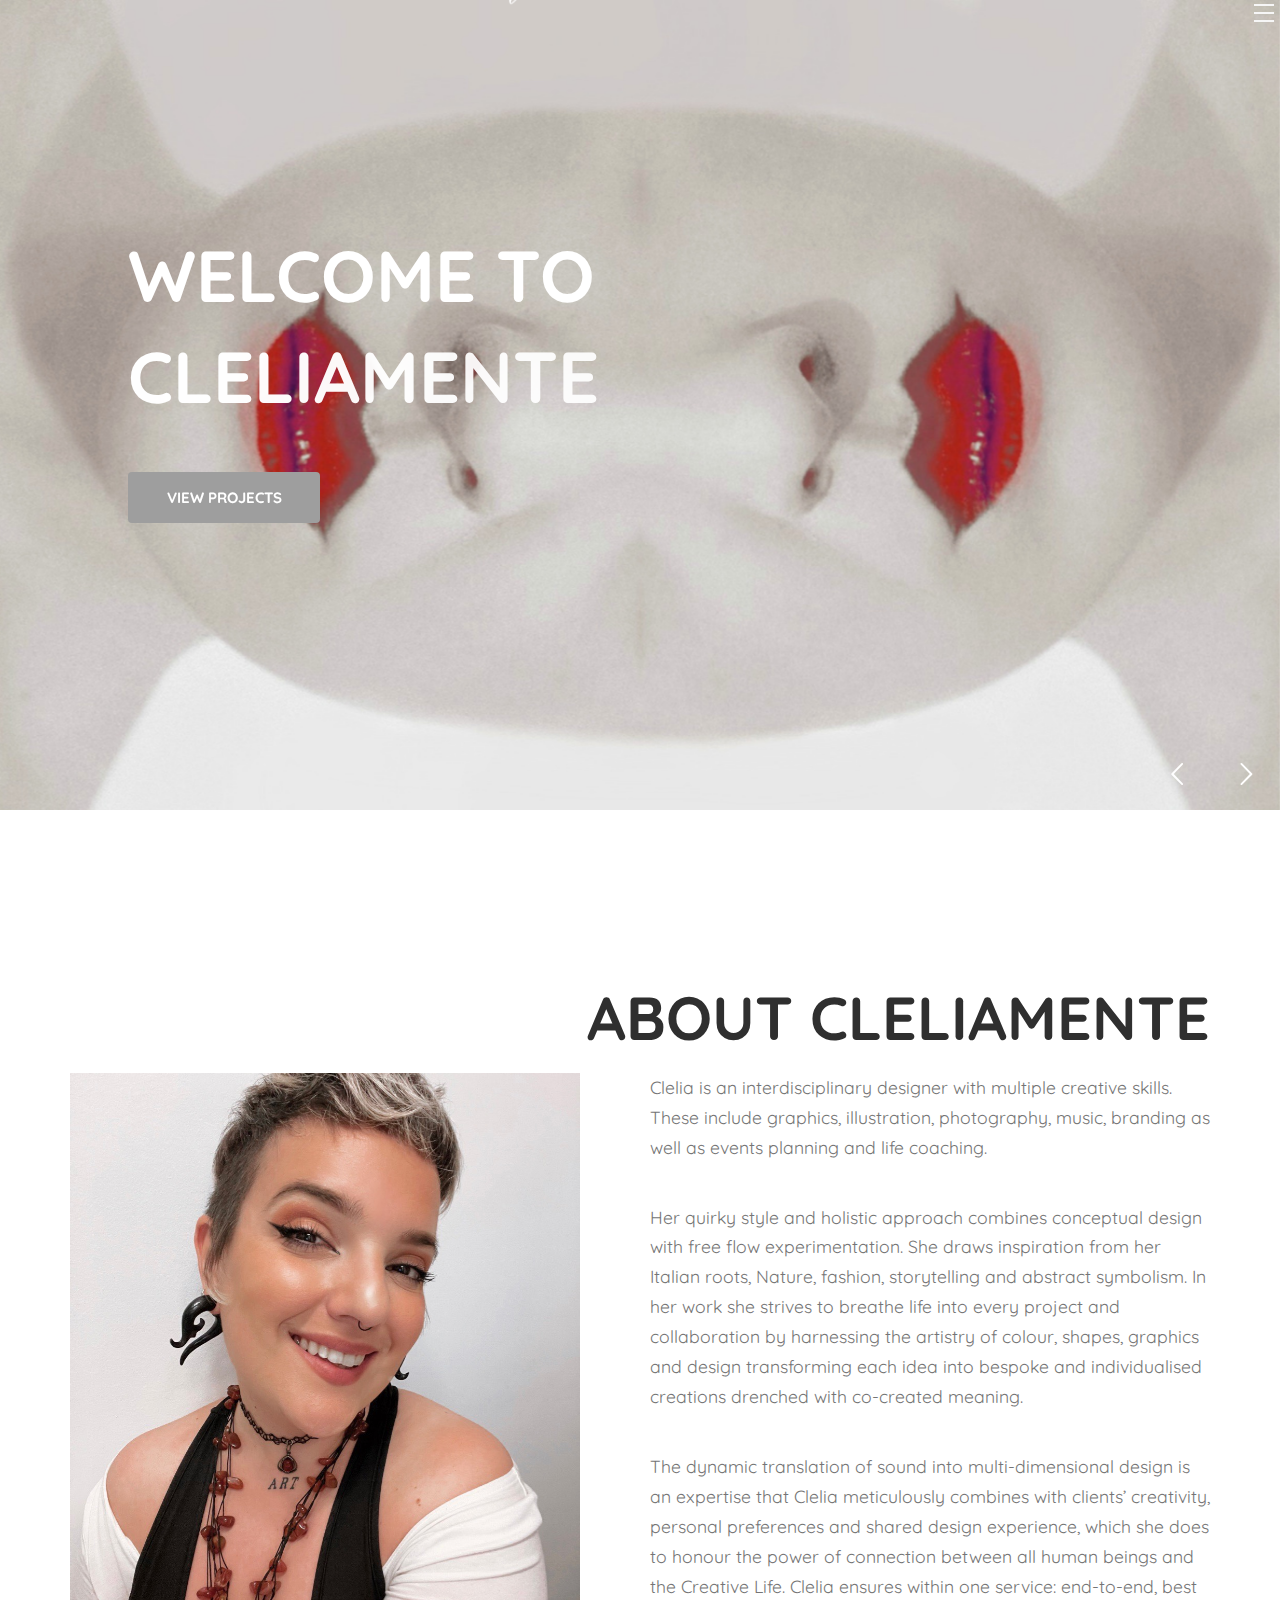
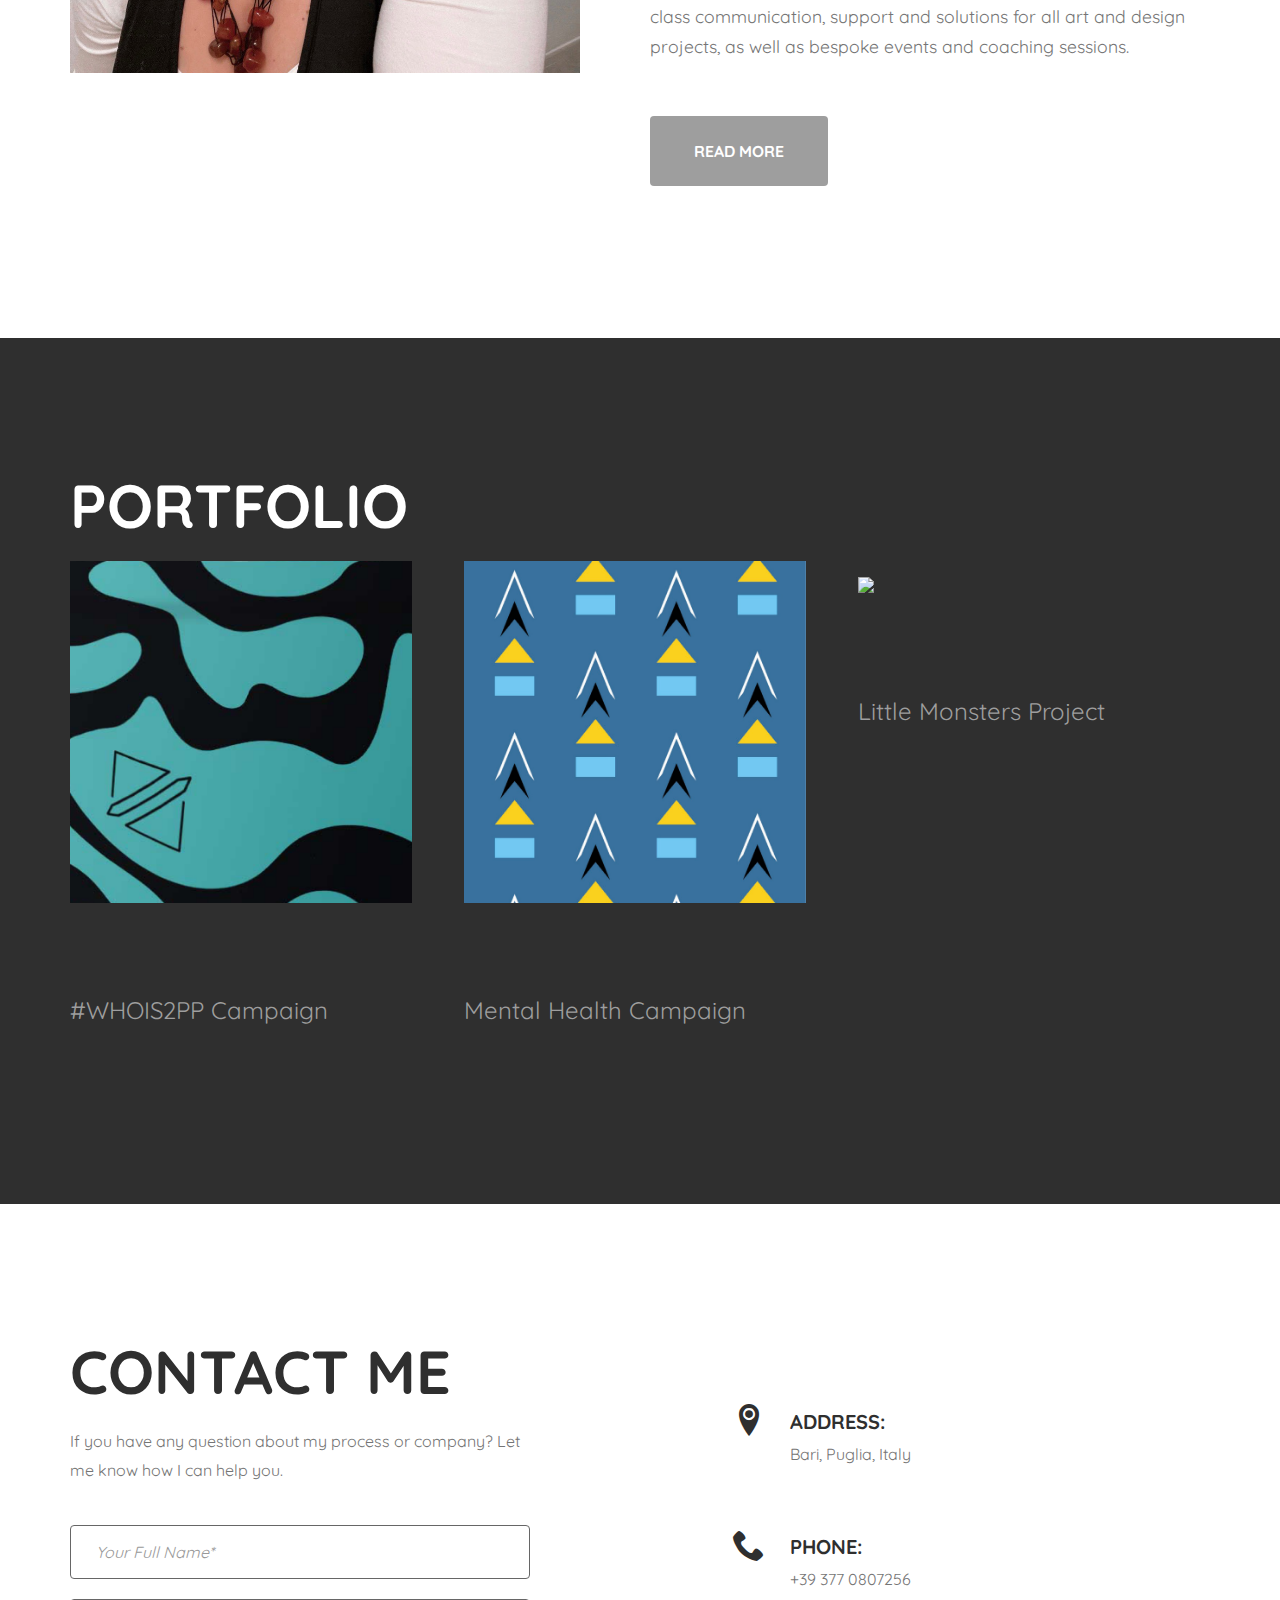
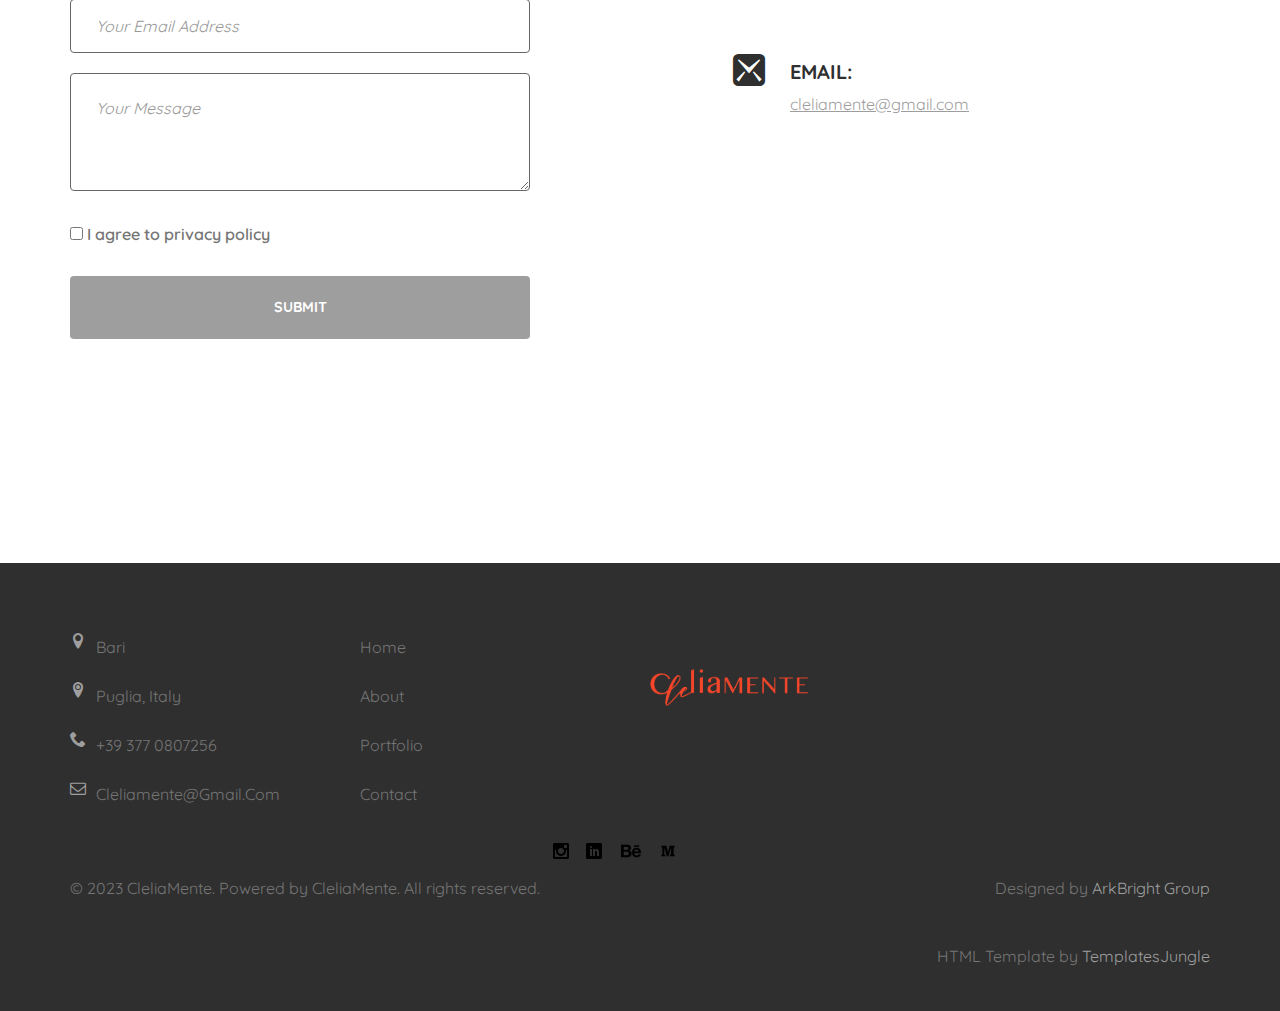
==== index.html @ f89e33f1 "fixed index portfolio, other small touches to site" ====
<!DOCTYPE html>
<html class="no-js" lang="en">
	<head>
		<title>CleliaMente Design Portfolio</title>
		<meta charset="utf-8">
	    <meta http-equiv="X-UA-Compatible" content="IE=edge">
	    <meta name="viewport" content="width=device-width, initial-scale=1.0">
	    <meta name="format-detection" content="telephone=no">
	    <meta name="apple-mobile-web-app-capable" content="yes">
	    <meta name="author" content="">
	    <meta name="keywords" content="">
	    <meta name="description" content="">

	    <link rel="stylesheet" type="text/css" href="css/normalize.css">
	    <link rel="stylesheet" type="text/css" href="icomoon/icomoon.css">
	    <link rel="stylesheet" type="text/css" href="css/vendor.css">
	    <link rel="stylesheet" type="text/css" href="style.css">
		<!-- Favicon  -->
		<link rel="icon" href="images/icons/cleicon.jpg">

		<!-- script
		================================================== -->
		<script src="js/modernizr.js"></script>

	</head>

<body>

	<div class="nav nav-overlay">
		<div class="nav__content">
			<ul class="nav__list">
				<li class="nav__list-item"><a href="index.html" class="hover-target">Home</a></li>
				<li class="nav__list-item"><a href="portfolio.html" class="hover-target">Portfolio</a></li>
				<li class="nav__list-item"><a href="about.html" class="hover-target">About</a></li>
				<li class="nav__list-item"><a href="contact.html" class="hover-target">Contact us</a></li>
			</ul>
		</div>
	</div>

<header id="header">
	<!-- <div id="header-wrap">
		<nav id="navbar">
			<div class="main-logo">
				<a href="index.html" class="logo_img"><img src="images/icons/cleiconwhite.png" alt=""></a>
				</a>
			</div>
		</nav> -->

		<div class="action-menu">

			<div class="side-nav-bar">
			  <input id="menu-toggle" type="checkbox" />
				<label class="menu-btn" for="menu-toggle">
				<span></span>
			   </label>
			</div>
			<!--sidenavbar-->

		</div><!--action-menu-->

	</div><!--header-wrap-->
</header>

<section id="intro" class="scrollspy-section">
	<div class="main-slider">
		<div class="slider-item jarallax" data-speed="0.2">
			<img src="images/clelzredlip.jpg" alt="banner" class="jarallax-img">
			<div class="banner-content">
				<img src="images/CleliamenteLogo1WHITEandRED.png" alt="main-logo" class="logo-img2">
				<h2 class="banner-title txt-fx">
					WELCOME TO
					CLELIAMENTE</h2>
				<div class="btn-wrap">
					<a href="portfolio.html" class="btn btn-accent btn-large btn-rounded">View Projects</a>
				</div>
			</div><!--banner-content--> 
		</div><!--slider-item-->

		<div class="slider-item jarallax" data-speed="0.2">
			<img src="images/cleblurred.jpg" alt="banner" class="jarallax-img">
			<div class="banner-content">
				<h2 class="banner-title txt-fx">Clean & Minimal</h2>
				<div class="btn-wrap">
					<a href="portfolio.html" class="btn btn-accent btn-large btn-rounded">View Project</a>
				</div>
			</div><!--banner-content--> 
		</div><!--slider-item-->

		<div class="slider-item jarallax" data-speed="0.2">
			<img src="images/butterflycafe.jpeg" alt="banner" class="jarallax-img">
			<div class="banner-content">
				<h2 class="banner-title txt-fx">Personalized Design</h2>
				<div class="btn-wrap">
					<a href="portfolio.html" class="btn btn-accent btn-large btn-rounded">View Project</a>
				</div>
			</div><!--banner-content--> 
		</div><!--slider-item-->
	</div><!--slider-->

	<div class="button-container">
		<button class="prev slick-arrow">
			<i class="icon icon-chevron-thin-left"></i>
		</button>
		<button class="next slick-arrow">
			<i class="icon icon-chevron-thin-right"></i>
		</button>
	</div>
</section>

<section id="about" class="scrollspy-section padding-xlarge">
	<div class="container">
		<div class="row">
			
			<div class="col-md-12">

				<div class="section-header">
					<div class="title">
					</div>
					<h2 class="section-title2">ABOUT CLELIAMENTE</h2>
				</div>
			</div>

		</div>

		<div class="row">
			
			<div class="col-md-6">
				<figure>
					<img src="images/cleaboutme.JPG" alt="about us" class="single-image">
				</figure>
			</div>
			<div class="col-md-6 description text-lead">
				<p>Clelia is an interdisciplinary designer with multiple creative skills. These include graphics, illustration, photography, music, branding as well as events planning and life coaching.</p>
				<p>Her quirky style and holistic approach combines conceptual design with free flow experimentation. She draws inspiration from her Italian roots, Nature, fashion, storytelling and abstract symbolism.
					In her work she strives to breathe life into every project and collaboration by harnessing the artistry of colour, shapes, graphics and design transforming each idea into bespoke and individualised creations drenched with co-created meaning.</p>
				<p>The dynamic translation of sound into multi-dimensional design is an expertise that Clelia meticulously combines with clients’ creativity, personal preferences and shared design experience, which she does to honour the power of connection between all human beings and the Creative Life.

					Clelia ensures within one service: end-to-end, best class communication, support and solutions for all art and design projects, as well as bespoke events and coaching sessions.</p>

				<div class="btn-wrap">
					<a href="about.html" class="btn btn-accent btn-xlarge btn-rounded">read more</a>
				</div>

			</div>

		</div>

	</div>
</section>

<section id="portfolio" class="scrollspy-section bg-dark padding-large">
	<div class="container">
		
		<div class="row">
			<div class="col-md-12">

				<div class="section-header">
					<div class="title">
					</div>
					<h2 class="section-title light">PORTFOLIO</h2>
				</div>
			</div>
		</div>

		<div class="row">
			<div class="col-md-12">
				
				<div class="portfolio-tabs">


					<div class="tab-content">
					  <div id="all" data-tab-content class="active">
						<div class="grid">
							<a href="whois2pp.html" target="_blank" title="#WHOIS2PP Campaign" class="indexport">
								<img src="images/Cleliamente Website Thumbnails-01.png"  class="tab-image">
								<br><br><br>
								<p>#WHOIS2PP Campaign</p>
							</a>
							<a href="mentalhealth.html" target="_blank" title="Mental Health Campaign" class="indexport">
								<img src="images/Cleliamente Website Thumbnails-02.png"  class="tab-image">
								<br><br><br>
								<p>Mental Health Campaign</p>
							</a>
							<a href="littlemonsters.html" target="_blank" title="Little Monsters Project" class="indexport">
								<img src="images/Cleliamente Website Thumbnails-03.png"  class="tab-image">
								<br><br><br>
								<p>Little Monsters Project</p>
							</a>
						</div>
					  </div>
					</div>
				</div>
			</div>
		</div>
	</div>
</section>

<!-- <section id="portfolio" class="scrollspy-section bg-dark padding-large">
    <div class="container">
        <div class="row">
            <div class="col-md-12">
                <div class="section-header">
                    <div class="title"></div>
                    <h2 class="section-title light">PORTFOLIO</h2>
                </div>
            </div>
        </div>

        <div class="row">
            <div class="col-md-12">
                <div class="portfolio-tabs">
                    <div class="tab-content">
                        <div id="all" data-tab-content class="active">
                            <div class="grid">
                                <div class="lightbox-item">
                                    <a href="portfolio.html" data-lightbox-gallery="gallery1" title="#WHOIS2PP" class="image-link">
                                        <img src="images/Cleliamente Website Thumbnails-01.png"  class="tab-image">
                                        <img src="images/Cleliamente Website Thumbnails-04.png" alt="Image 2" class="hover-image">
                                    </a>
                                </div>
                                <div class="lightbox-item">
                                    <a href="portfolio.html" data-lightbox-gallery="gallery2" title="mentalhealth" class="image-link">
                                        <img src="images/Cleliamente Website Thumbnails-02.png"  class="tab-image">
                                        <img src="images/Cleliamente Website Thumbnails-05.png" alt="Image 3" class="hover-image">
                                    </a>
                                </div>
                                <div class="lightbox-item">
                                    <a href="portfolio.html" data-lightbox-gallery="gallery3" title="Little Monsters" class="image-link">
                                        <img src="images/Cleliamente Website Thumbnails-03.png"  class="tab-image">
                                        <img src="images/Cleliamente Website Thumbnails-06.png" alt="Image 4" class="hover-image">
                                    </a>
                                </div>
                            </div>
                        </div>
                    </div>
                </div>
            </div>
        </div>
    </div>
</section> -->


<!-- <section id="services" class="scrollspy-section padding-large">
	<div class="container">
		<div class="row">
			<div class="section-header col-12">
				<div class="title">
					<span>what we do</span>
				</div>
				<h2 class="section-title">Services</h2>
			</div>

		</div>

		<div class="row">

			<div class="col-md-4">
				<div class="services-item">
					<span class="number">01</span>					
				    <h3>Graphic Design</h3>
				    <p>I design stunning and eye-catching magazine covers that grab the attention of your audience and make them want to read more.</p>
				</div>
			</div>

			<div class="col-md-4">
				<div class="services-item">
					<span class="number">02</span>					
				    <h3>Branding</h3>
				    <p>We design marketing collateral that effectively communicates your message and helps you connect with your audience on a deeper level.</p>
				</div>
				
			</div>

			<div class="col-md-4">
				<div class="services-item">
					<span class="number">03</span>					
				    <h3>Unique Design</h3>
				    <p>Whether it's business cards, invitations, or greeting cards, I design all sorts that make a lasting impression and stand out from the rest.</p>
				</div>
			</div>

		</div>

	</div>
</section> -->


<section id="contact" class="scrollspy-section padding-large">
	<div class="container">

		<div class="row">
			<div class="col-md-6">

				<div class="left-content">
					
					<div class="section-header">
						<div class="title">

						</div>
						<h2 class="section-title dark">CONTACT ME</h2>
					</div>
					
					<p>If you have any question about my process or company? Let me know how I can help you.</p>
					
					<form id="form-contact" class="form-light" action="contact.php" method="post">
						<p>
						<input type="text" name="name" placeholder="Your Full Name*" required>
						</p>
						<p>
						<input type="text" name="email" placeholder="Your Email Address" required>
						</p>
						<p>
						<textarea name="message" placeholder="Your Message" required></textarea>
						</p>
						<p>
						<label for="agree">
							<input id="agree" name="agree" type="checkbox" required></input>
							<span>I agree to privacy policy</span>
						</label>
						</p>
						<button class="btn btn-accent btn-rounded btn-xlarge btn-full">Submit</button>
					</form>


				</div>

			</div><!--left-content-->

			<div class="col-md-6">
				<div class="right-content">
					
							<div class="iconbox">
								<i class="icon icon-location2"></i>
								<div class="detail">
									<strong>Address:</strong> 
									<p>Bari, Puglia, Italy</p>
								</div>
							</div>
							<div class="iconbox">
								<i class="icon icon-phone"></i>
								<div class="detail">
									<strong>Phone:</strong> 
									<p>+39 377 0807256</p>
								</div>
							</div>
							<div class="iconbox">
								<i class="icon icon-mail3"></i>
								<div class="detail">
									<strong>Email:</strong> 
									<p><a href="#">cleliamente@gmail.com</a></p>
								</div>
							</div>
					
				</div>
			</div><!--right-content-->

		</div>

	</div>
</section>

<!-- <section id="testimonial" class="padding-large">
	<div class="container">

		<div class="row">

			<div class="col-md-6">
				
				<figure class="testimonial-image">
					<img src="images/review-bg.jpg" alt="review">
				</figure>
				
			</div>

			<div class="col-md-6">
				
				<div class="testimonial-block">
					<div class="section-header">
						<div class="title">
							<span>What clients says</span>
						</div>
						<h2 class="section-title">Testimonials</h2>
					</div>
					<div class="testimonials-inner">
						<q>Lorem ipsum dolor sit amet, consectetur adipiscing elit. Placerat venenatis tempor, turpis dolor. Aliquam faucibus velit, volutpat vulputate risus urna enim.</q>
						<div class="testimonial-author">
							<div class="author-detail">
								<div class="name">Client</div>
								<div class="author-title">Bernadette</div>
							</div>
						</div>
					</div>
				</div>

			</div>
		</div>

	</div>
</section> -->

<footer id="footer" class="bg-dark">
	<div class="container">
		<div class="row">
			
			<div class="col-md-3">
				
				<div class="footer-menu widget-contact-info">
					<h5>Contact info</h5>
					<ul class="menu-list">
						<li class="menu-item">
							<i class="icon icon-location"></i>Bari
						</li>
						<li class="menu-item">
							<i class="icon icon-location2"></i>Puglia, Italy
						</li>
						<li class="menu-item">
							<i class="icon icon-phone"></i>+39 377 0807256
						</li>
						<li class="menu-item">
							<i class="icon icon-envelope-o"></i><a href="#" class="mail-id">cleliamente@gmail.com</a>
						</li>
					</ul>
				</div>
			</div>

			<div class="col-md-2">

				<div class="footer-menu">
					<h5>Quick links</h5>
					<ul class="menu-list">
						<li class="menu-item">
							<a href="index.html">Home</a>
						</li>
						<li class="menu-item">
							<a href="about.html">About</a>
						</li>
						<li class="menu-item">
							<a href="portfolio.html">Portfolio</a>
						</li>
						<li class="menu-item">
							<a href="contact.html">Contact</a>
						</li>
					</ul>
				</div>

			</div>

			<div class="col-md-4">

				<div class="footer-menu section-title dark">
					<img src="images/CleliamenteLogo1 RED.png" alt="logo" class="footer-logo">
					<div class="social-icons d-flex justify-content-xl-end mt-3 mt-xl-0">
						<a class="icon" href="https://www.instagram.com/cleliamente/" target="_blank"><img src="./icomoon/403-instagram.svg" alt=""></a>
						<a class="icon" href="https://www.linkedin.com/in/cleliagiannuoli/" target="_blank"><img src="./icomoon/458-linkedin.svg" alt=""></a>
						<a class="icon" href="https://www.behance.net/cleliagiannuoli" target="_blank"><img src="./icomoon/behance.png" alt=""></a>
						<a class="icon" href="https://medium.com/@cleliamente" target="_blank"><img src="./icomoon/medium.png" alt=""></a>
					</div>
				</div>

			</div>

		</div>
	</div>
</footer>

<div id="footer-bottom" class="bg-dark">
	<div class="container">
		<div class="row">
			<div class="col-md-6">
				<div class="copyright">
					<p>© 2023  CleliaMente. Powered by CleliaMente. All rights reserved.</p>
				</div>
			</div>
			<div class="col-md-6">
				<div class="copyright text-right">
					<p>Designed by <a href="https://malczcodez.online/" target="_blank">ArkBright Group</a></p>
					<p>HTML Template by <a href="https://www.templatesjungle.com/" target="_blank">TemplatesJungle</a></p>
				</div>
			</div>
		</div>
	</div>
</div>

<script src="js/jquery-3.2.1.min.js"></script>
<script src="js/ui-easing.js"></script>
<script src="js/plugins.js"></script>
<script src="js/script.js"></script>
<script src="js/bootstrap.min.js"></script> <!-- Bootstrap framework -->

</body>
</html>
---- icomoon/icomoon.css ----
@font-face {
  font-family: 'icomoon';
  src:  url('fonts/icomoon.eot?ytwj3x');
  src:  url('fonts/icomoon.eot?ytwj3x#iefix') format('embedded-opentype'),
    url('fonts/icomoon.ttf?ytwj3x') format('truetype'),
    url('fonts/icomoon.woff?ytwj3x') format('woff'),
    url('fonts/icomoon.svg?ytwj3x#icomoon') format('svg');
  font-weight: normal;
  font-style: normal;
  font-display: block;
}

[class^="icon-"], [class*=" icon-"] {
  /* use !important to prevent issues with browser extensions that change fonts */
  font-family: 'icomoon' !important;
  speak: never;
  font-style: normal;
  font-weight: normal;
  font-variant: normal;
  text-transform: none;
  line-height: 1;

  /* Better Font Rendering =========== */
  -webkit-font-smoothing: antialiased;
  -moz-osx-font-smoothing: grayscale;
}

.icon-cancel:before {
  content: "\e904";
}
.icon-search:before {
  content: "\e905";
}
.icon-notes:before {
  content: "\e906";
}
.icon-chevron-thin-left:before {
  content: "\e902";
}
.icon-chevron-thin-right:before {
  content: "\e903";
}
.icon-arrow-left:before {
  content: "\e900";
}
.icon-arrow-right:before {
  content: "\e901";
}
.icon-phone:before {
  content: "\e942";
}
.icon-location:before {
  content: "\e947";
}
.icon-location2:before {
  content: "\e948";
}
.icon-mail3:before {
  content: "\ea85";
}
.icon-envelope-o:before {
  content: "\f003";
}
.icon-twitter:before {
  content: "\f099";
}
.icon-facebook:before {
  content: "\f09a";
}
.icon-facebook-f:before {
  content: "\f09a";
}
.icon-bars:before {
  content: "\f0c9";
}
.icon-navicon:before {
  content: "\f0c9";
}
.icon-reorder:before {
  content: "\f0c9";
}
.icon-youtube-play:before {
  content: "\f16a";
}
.icon-behance-square:before {
  content: "\f1b5";
}
.icon-paper-plane:before {
  content: "\f1d8";
}
.icon-send:before {
  content: "\f1d8";
}
.icon-pinterest-p:before {
  content: "\f231";
}
.icon-linkedin:before {
  content: "\eac9";
}
---- style.css ----
@import url('https://fonts.googleapis.com/css2?family=Quicksand:wght@300&display=swap');
/*
Template Name: Architecture Portfolio
Template URI: https://templatesjungle.com/
Author: TemplatesJungle
Author URI: https://templatesjungle.com/
Description: Architecture Portfolio is specially designed product packaged for Architecture Portfolio by TemplatesJungle.
Version: 1.1
*/

/*------------------------------------------------

CSS STRUCTURE:

1. VARIABLES

2. GENERAL TYPOGRAPHY
  2.1 General Styles
  2.2 Floating & Alignment
  2.3 Forms
  2.4 Lists
  2.5 Code
  2.6 Tables
  2.7 Spacing
  2.8 Utilities
  2.9 Misc
  2.10 Buttons
    - Button Shapes
    - Button Color Scheme
  2.11 Images
    - Image Hover Effects
  2.12 Section
    - Hero Section
    - Section Title
    - Section Paddings
    - Section Margins
    - Section Bg Colors
    - Content colors

3. EXTENDED TYPOGRAPHY
  3.1 Blockquote / Pullquote
  3.2 Dropcap
  3.3 Text Highlights

4. SITE STRUCTURE
  4.1 Header
    - Logo
    - Header Menu
    - Dropdown menu
    - Sticky Header
    - Header Search Form
    - Side Nav Bar
    - Overlay Navigation
  4.2 Homepage Slider
  
  4.4 Homepage section
    - About us
    - Services
    - Subscribe
  4.4 Footer

5. CONTENT ELEMENTS
  5.1 Tabs
  5.2 Accordions
  5.3 Contact
    - Contact form light
  5.4 Iconboxes
  5.5 Testimonials
  5.6 Portfolio Tabs
  5.7 Post Grid

6. BLOG STYLES
  6.1 Blog Single Post
  6.2 Post content
  6.3 About Author
  6.4 Comments List
  6.5 Comments Form
  
7. WIDGET STYLES
  7.1 Gallery Widget

------------------------------------------------*/

/*--------------------------------------------------------------
/** 1. VARIABLES
--------------------------------------------------------------*/
:root {
    /* widths for rows and containers
     */
    --header-height       : 160px;
    --header-height-min   : 80px;
}
/* on mobile devices below 600px
 */
@media screen and (max-width: 600px) {
    :root {
        --header-height : 100px;
        --header-height-min   : 80px;
    }
}
/* Theme Colors */
:root {
    --accent-color       : #9e9e9e;
    --secondary-color    : #C5A992;
    --dark-color         : #2f2f2f;
    --body-text-color    : #757575;
    --light-text-color   : #afafaf;
    --dark-text-color    : #2f2f2f;
}
/* Fonts */
:root {
    --body-font           : "Roboto", sans-serif;
    --heading-font        : "Quicksand", sans-serif;
    --secondary-font      : "Playfair Display", Georgia, serif;
}

/*----------------------------------------------*/
/* 2 GENERAL TYPOGRAPHY */
/*----------------------------------------------*/

/* 2.1 General Styles
/*----------------------------------------------*/
*, *::before, *::after {
  -webkit-box-sizing: border-box;
  -moz-box-sizing: border-box;
  box-sizing: border-box;
}
html {
  box-sizing: border-box;
}
body {
  font-family: 'Quicksand', sans-serif;
  font-size: 16px;
  line-height: 1.8;
  color: var(--body-text-color);
}
body.no-scroll {
    overflow: hidden;
}
a {
  color: var(--accent-color);
  transition: 0.3s color ease-out;
}
a:hover {
  color: #111;
}
ul, ol {
  margin-top: 0;
  margin-bottom: 10px;
  margin-left: 0;
}
ul ul,
ol ul,
ul ol,
ol ol {
  margin-top: 5px;
  margin-bottom: 0;
}
ul li, ol li {
  margin-bottom: 5px;
  outline: 0;
}
ul li.active a{
  color: #daa556;
}
ul li:last-child,
ol li:last-child {
  margin-bottom: 0;
}
dl {
  margin-top: 0;
  margin-bottom: 2rem;
}
dt,
dd {
  line-height: 1.42857143;
}
dt {
  font-weight: bold;
}
dd {
  margin-left: 0;
}
button, input, select, textarea {
  font-family: inherit;
  font-size: inherit;
  line-height: inherit;
  outline: 0;
}
figure {
  margin: 0;
}
img {
  display: inline-block;
  border: 0;
  max-width: 100%;
  height: auto;
  vertical-align: middle;
}
::selection {
  background: rgba(0,0,0,0.8);
  color: #fff;
  text-shadow: none;
}
::-moz-selection {
  background: rgba(0,0,0,0.8);
  color: #fff;
  text-shadow: none;
}

/* image align */
figure.align-right {
  margin: 30px 0 30px 30px;
}

/* Typography */
/*----------------------------------------------*/

h1, .h1, h2, .h2, h3, .h3, h4, .h4, h5, .h5, h6, .h6 {
  line-height: 1.2;
  color: var(--dark-color);
}
h1.light, .h1, h2.light, .h2, h3.light, .h3, h4.light, .h4, h5.light, .h5, h6.light, .h6 {
  color: #fff;
}
h1, h2, h3 {
  margin: 25px 0;
  text-transform: capitalize;
}
h5, h6 {
  letter-spacing: 1px;
}
h1, .h1 {
  font-size: 2.5em;
  line-height: 1.4;
}
h2, .h2 {
  font-size: 1.5em;
  line-height: 1.4;
}
h3, .h3 {
  font-size: 1.4em;
  line-height: 1.4;
}
h4, .h4 {
  font-size: 1.1em;
  line-height: 1.4;
}
h5, .h5 {
  font-size: .83em;
  line-height: 1.25;
}
h6, .h6 {
  font-size: .67em;
  line-height: 1.1;
}
h1 a, h2 a, h3 a, h4 a, h5 a, h6 a {
  font-weight: inherit;
  color: inherit;
  text-decoration: none;
}
p {
   margin: 0 0 20px 0;
}
p:empty {
  display: none;
}
small {
  font-size: 85%;
}
mark {
  background-color: #fcf8e3;
  padding: 0.28rem;
}
dfn, cite, em, i {
  font-style: italic;
}
code, kbd, var {
  font-size: 14px;
}
code {
  background-color: #f9f2f4;
}
abbr {
  border-bottom: 0.1px dotted #666;
  cursor: help;
}
::placeholder {
    color: #999;
}

/*----------------------------------------------*/
/* 2.1 Floating & Alignment */
/*----------------------------------------------*/

.align-left {
  float: left;
  text-align: left;
}
.align-right {
  float: right;
  text-align: right;
}
.align-center {
  display: block;
  margin-left: auto;
  margin-right: auto;
  text-align: center;
}
/**::after,*/
.container::after,
.row::after,
.clearfix::after {
  display: block;
  clear: both;
  content: "";
}

/** Text Align
--------------------------------------------------------------*/

.text-left {
  text-align: left;
}
.text-right {
  text-align: right;
}
.text-center {
  text-align: center;
}
.text-justify {
  text-align: justify;
}
.text-nowrap {
  white-space: nowrap;
}
.text-lead {
  font-size: 110%;
  line-height: 1.7em;
}
.text-lead strong {
  font-size: 115%;
  font-weight: 500;
}
.text-muted {
  color: #777;
}
.text-pri {
  color: #ff9697;
}
.text-hide {
  font: 0/0 a;
  color: transparent;
  text-shadow: none;
  background-color: transparent;
  border: 0;
}

/*------------------------------------------------
/* 2.3 Forms
–––––––––––––––––––––––––––––––––––––––––––––––––– */
input[type="email"],
input[type="number"],
input[type="search"],
input[type="text"],
input[type="tel"],
input[type="url"],
input[type="password"],
textarea,
select {
  height: 38px;
  padding: 6px 10px; /* The 6px vertically centers text on FF, ignored by Webkit */
  background-color: #fff;
  border: 1px solid #D1D1D1;
  border-radius: 4px;
  box-shadow: none;
  box-sizing: border-box; }
/* Removes awkward default styles on some inputs for iOS */
input[type="email"],
input[type="number"],
input[type="search"],
input[type="text"],
input[type="tel"],
input[type="url"],
input[type="password"],
textarea {
  -webkit-appearance: none;
     -moz-appearance: none;
          appearance: none; }
textarea {
  min-height: 65px;
  padding-top: 6px;
  padding-bottom: 6px; }
input[type="email"]:focus,
input[type="number"]:focus,
input[type="search"]:focus,
input[type="text"]:focus,
input[type="tel"]:focus,
input[type="url"]:focus,
input[type="password"]:focus,
textarea:focus,
select:focus {
  border: 1px solid #33C3F0;
  outline: 0; }
label,
legend {
  display: block;
  margin-bottom: .5rem;
  font-weight: 600; }
fieldset {
  padding: 0;
  border-width: 0; }
input[type="checkbox"],
input[type="radio"] {
  display: inline; }
label > .label-body {
  display: inline-block;
  margin-left: .5rem;
  font-weight: normal; }

/*------------------------------------------------
/* 2.4 Lists
–––––––––––––––––––––––––––––––––––––––––––––––––– */
ul {
  list-style: circle inside; }
ol {
  list-style: decimal inside; }
ol, ul {
  padding-left: 0;
  margin-top: 0; }
ul ul,
ul ol,
ol ol,
ol ul {
  margin: 1.5rem 0 1.5rem 3rem;
  font-size: 90%; }
li {
  margin-bottom: 1rem; }

/*------------------------------------------------
/* 2.5 Code
–––––––––––––––––––––––––––––––––––––––––––––––––– */
code {
  padding: .2rem .5rem;
  margin: 0 .2rem;
  font-size: 90%;
  white-space: nowrap;
  background: #F1F1F1;
  border: 1px solid #E1E1E1;
  border-radius: 4px; }
pre > code {
  display: block;
  padding: 1rem 1.5rem;
  white-space: pre; }

/*------------------------------------------------
/* 2.6 Tables
–––––––––––––––––––––––––––––––––––––––––––––––––– */
th,
td {
  padding: 12px 15px;
  text-align: left;
  border-bottom: 1px solid #E1E1E1; }
th:first-child,
td:first-child {
  padding-left: 0; }
th:last-child,
td:last-child {
  padding-right: 0; }

/*------------------------------------------------
/* 2.7 Spacing
–––––––––––––––––––––––––––––––––––––––––––––––––– */
button,
.button {
  margin-bottom: 1rem; }
input,
textarea,
select,
fieldset {
  margin-bottom: 1.5rem; }
pre,
blockquote,
dl,
figure,
table,
p,
ul,
ol,
form {
  margin-bottom: 2.5rem; }

/*------------------------------------------------
/* 2.8 Utilities
–––––––––––––––––––––––––––––––––––––––––––––––––– */
.u-full-width {
  width: 100%;
  box-sizing: border-box; }
.u-max-full-width {
  max-width: 100%;
  box-sizing: border-box; }
.u-pull-right {
  float: right; }
.u-pull-left {
  float: left; }

.list-icon i {
  margin-right: 10px;
}
.list-unstyled {
  list-style: none;
}
.txt-fx .letter {
  opacity: 0;
}

/*------------------------------------------------
/* 2.9 Misc
–––––––––––––––––––––––––––––––––––––––––––––––––– */
hr {
  margin-top: 3rem;
  margin-bottom: 3.5rem;
  border-width: 0;
  border-top: 1px solid #E1E1E1; }

/*--------------------------------------------------------------
/** 2.10 Buttons
--------------------------------------------------------------*/
a.btn,
input[type="button"],
input[type="submit"],
input[type="reset"],
input[type="file"],
button {
  background-image: none;
  background: transparent;
  text-decoration: none !important;
  display: inline-block;
  position: relative;
  border: 1px solid transparent;
  border-radius: 0;
  padding: 0.75em 1.5em;
  margin-top: 15px;
  font-size: 15px;
  font-weight: bold;
  line-height: normal;
  text-align: center;
  text-transform: uppercase;
  color: #fff;
  z-index: 1;
  cursor: pointer;
  white-space: nowrap;
  vertical-align: middle;
  -webkit-transition: all 0.3s ease-in;
  transition: all 0.3s ease-in;
  -ms-touch-action: manipulation;
  touch-action: manipulation;
  -webkit-user-select: none;
  -moz-user-select: none;
  -ms-user-select: none;
  user-select: none;
}
.btn:hover,
.btn:focus,
input[type="button"]:focus,
input[type="button"]:hover,
input[type="submit"]:focus,
input[type="submit"]:hover,
input[type="reset"]:focus,
input[type="reset"]:hover,
input[type="file"]:focus,
input[type="file"]:hover,
button:focus,
button:hover {
  text-decoration: none;
  outline: 0;
}
.light .btn:hover {
  color: #fff;
}
.btn:last-child {
  margin-right: 0;
}
.btn:active,
.btn.btn-outline-light:active,
.btn.btn-outline-dark:active,
.btn.btn-outline-accent:active,
input[type="button"]:active,
input[type="submit"]:active,
input[type="reset"]:active,
input[type="file"]:active,
button:active {
  outline: 0;
  background-image: none;
  -webkit-box-shadow: inset 0 1px 3px rgba(0, 0, 0, 0.3);
  box-shadow: inset 0 1px 3px rgba(0, 0, 0, 0.3);
}
.btn.disabled,
.btn[disabled],
fieldset[disabled] .btn {
  cursor: not-allowed;
  opacity: 0.65;
  box-shadow: none;
}
a.btn.disabled,
fieldset[disabled] a.btn {
  pointer-events: none;
}

/* - Button Sizes
------------------------------------------------------------- */
.btn.btn-small {
  padding: 0.325em 1.7em;
  font-size: 0.65em;
}
.btn.btn-medium {
  padding: 0.5em 1.75em;
  font-size: 0.75em;
}
.btn.btn-large {
  padding: 1em 2.5em;
}
.btn.btn-xlarge {
  padding: 1.5em 2.7em;
  font-size: 0.9em;
}
.btn.btn-image {
  background-color: transparent;
  padding: 0;
  max-height: 50px;
}
.btn.btn-image img {
  max-height: 50px;
}

/* - Button Shapes
------------------------------------------------------------- */
.btn.btn-rounded,
.btn.btn-rounded::after {
  border-radius: 4px;
}
.btn.btn-pill,
.btn.btn-pill::after {
  border-radius: 2em;
}
/* button outline */
.btn.btn-outline-dark,
.btn.btn-outline-light,
.btn.btn-outline-accent {
  background: transparent;
  text-shadow: none;
  box-shadow: none;
}
.btn.btn-outline-dark:hover::after,
.btn.btn-outline-light:hover::after {
  background-color: transparent;
}
.btn.btn-outline-dark {
  border-color: rgba(0,0,0,0.3);
  color: #121212;
}
.btn.btn-outline-dark:hover {
  background: rgba(0,0,0,.03);
  background: #121212;
  border-color: #121212;
  color: #fff;
}
.btn.btn-outline-light {
  border-color: rgba(255,255,255,0.5);
  color: #fff;
}
.btn.btn-outline-light:hover {
  background: rgba(255,255,255,.045);
  background: #fff;
  border-color: #fff;
  color: #121212;
}
.btn.btn-outline-accent {
  background: transparent;
  border-color: var(--accent-color);
  color: var(--accent-color);
}
.btn.btn-outline-accent:hover {
  border-color: var(--dark-color);
  color: var(--dark-color) !important;
}
.btn.btn-outline-light {
  background: transparent;
  border-color: #f4ebf2;
  color: #f4ebf2;
}
.btn.btn-outline-light:hover {
  border-color: var(--accent-color);
  color: var(--accent-color) !important;
}
.btn.btn-full {
  display: block;
  margin: .85em 0;
  width: 100%;
  text-align: center;
}
/* button with line */
.btn-with-line {
  color: #fff;
  position: relative;
}
.btn-with-line:after {
  content: "";
  position: absolute;
  top: 8px;
  right: -66px;
  border-bottom: 2px solid #fff;
  width: 50%;
  z-index: 9;
  transition: 0.3s ease-out;
}
.btn-with-line:hover {
  color: #fff;
}
.btn-with-line:hover:after {
  width: 30%;
  right: -41px;
}
/* - Buttons Color Scheme
------------------------------------------------------------- */
.btn.btn-common {
  background: var(--accent-color);
  color: #fff;
}
.btn.btn-common:hover {
  background: #151515;
  color: #fff;
}
.btn.btn-accent {
  color: #ffffff;
  background-color: var(--accent-color);
}
.btn.btn-accent:hover {
  color: #ffffff !important;
  background-color: #121212;
}
.btn.btn-gray,
.btn.btn-grey {
  background: #9e9e9e;
  color: #fff;
}
.btn.btn-black {
  background: #121212;
  color: #fff;
}
.btn.btn-black:hover {
  background-color: #797979;
}
.btn.btn-white {
  background: #f8f8f8;
  text-shadow: none;
  color: #121212 !important;
}
.btn.btn-white:hover {
  background: var(--accent-color);
  text-shadow: none;
}

/* - Buttons Aligns
------------------------------------------------------------- */
.btn-left{
  text-align: left;
  display: block;
}
.btn-center{
  text-align: center;
  display: block;
}
.btn-right{
  text-align: right;
  display: block;
}

/*----------------------------------------------*/
/* 2.11 Images */
/*----------------------------------------------*/

/* Image hover Effects */
.image-hvr-effect {
  display: flex;
  overflow: hidden;
}
.image-hvr-effect img.post-image {
  transform: scale(1.1);
  will-change: transform;
  transition: transform 0.35s cubic-bezier(0.25, 0.46, 0.45, 0.94);
  z-index: 0;
}
.image-hvr-effect:hover img.post-image {
  transform: scale(1);
}


/*----------------------------------------------*/
/* 2.12 Section */
/*----------------------------------------------*/
/* Hero section
/*----------------------------------------------*/
.hero-section .hero-content {
    padding-top: 18em;
    padding-bottom: 10em;
    display: flex;
    align-items: center;
}
.hero-section {
    position: relative;
    color: #fff;
}
.hero-section::after {
    content: '';
    position: absolute;
    width: 100%;
    height: 100%;
    top: 0;
    left: 0;
    background: rgba(39,39,39,0.4);
    z-index: -1;
}
.hero-section,
.hero-section h1,
.hero-section a,
.hero-section a:hover {
    color: #fff;
}
.hero-section h1 {
    font-size: 4em;
}

@media only screen and (max-width: 768px) {
  .hero-section h1 {
      font-size: 2em;
  }
  .hero-section .hero-content {
      padding-top: 12em;
      padding-bottom: 6em;
  }
}
/*--- Section Title
-----------------------------------------------*/
.section-header {
    position: relative;
}
.section-title {
    font-size: 3.8em;
    line-height: 1;
    font-weight: 900;
}
.section-title2 {
  font-size: 3.8em;
  line-height: 1;
  font-weight: 900;
  text-align: right;
}
.section-header .title span {
    font-size: 14px;
    color: #afafaf;
    letter-spacing: 2px;
    text-transform: uppercase;
    padding-left: 30px;
    position: relative;
}
.section-header span:before {
    content: "";
    border-bottom: 2px solid var(--accent-color);
    position: absolute;
    top: 9px;
    left: 3px;
    width: 14px;
    align-items: center;
}

/* - Section Padding
--------------------------------------------------------------*/
.padding-xsmall {
  padding-top: 0.5em;
  padding-bottom: 0.5em;
}
.padding-small {
  padding-top: 2em;
  padding-bottom: 2em;
}
.padding-medium {
  padding-top: 4em;
  padding-bottom: 4em;
}
.padding-large {
  padding-top: 7em;
  padding-bottom: 7em;
}
.padding-xlarge {
  padding-top: 9.5em;
  padding-bottom: 9.5em;
}
.padding-2xlarge {
  padding-top: 15em;
  padding-bottom: 15em;
}

@media only screen and (max-width: 768px) {
  .padding-small,
  .padding-medium,
  .padding-large,
  .padding-xlarge {
    padding-top: 2em;
    padding-bottom: 2em;
  }
}

/* - Section margin
--------------------------------------------------------------*/
.margin-small {
  margin-top: 3em;
  margin-bottom: 3em;
}
.margin-medium {
  margin-top: 4.5em;
  margin-bottom: 4.5em;
}
.margin-large {
  margin-top: 6em;
  margin-bottom: 6em;
}
.margin-xlarge {
  margin-top: 7.5em;
  margin-bottom: 7.5em;
}

@media only screen and (max-width: 768px) {
  .margin-small,
  .margin-medium,
  .margin-large,
  .margin-xlarge {
    margin-top: 1em;
    margin-bottom: 1em;
  }
}

/* - Section bg colors
--------------------------------------------------------------*/
.bg-dark {
  background: var(--dark-color);
}
.content-light a,
.content-light {
  color: #fff;
}
.content-light a:hover {

}


/*====================================================================*/
/* 3. EXTENDED TYPOGRAPHY */
/*====================================================================*/
/*----------------------------------------------*/
/* 3.1 Blockquote /Pullquote */
/*----------------------------------------------*/
.single-post .content p:first-child,
.quote blockquote, 
blockquote,
.single-post .content blockquote p,
.pullquote-right, .pullquote-left {
  font-size: 27px;
  line-height: 1.4em;
  font-style: italic;
  margin: 0 0 30px;
  padding: 0;
}
.pullquote-right, .pullquote-left {
  width: 40%;
} 
blockquote cite {
  display: block;
  font-size: 0.8em;
  margin-top: 20px;
  font-style: italic;
}
.pullquote-left {
  float: left;
  margin: 20px 20px 20px 0;
} 
.pullquote-right {
  float: right;
  margin: 20px 0 20px 20px;
}
  
/*----------------------------------------------*/
/* 3.2 Dropcap */
/*----------------------------------------------*/
.dropcap {
  display: inline-block; 
  margin: 20px;
  font-size: 4em;
  font-weight: bolder;
  text-transform: uppercase;
  text-align: center;
  color: #111;
  float: left;
} 
.dropcap.colored {
  color: #2bcaae;
}

/*----------------------------------------------*/
/* 3.3 Text Highlights */
/*----------------------------------------------*/
.highlight {
  background: #2bcaae;
  color: #fff;
  padding: 1px 5px;
}
.highlight.light {
  background: #ffff99;
  color: #101010;
} 
.highlight.dark { background: #333; }

.colored { color: #2bcaae !important; }

/*----------------------------------------------*/
/* 4. SITE STRUCTURE */
/*----------------------------------------------*/
/*--------------------------------------------------------------
This is main CSS file that contains custom style rules used in this template
--------------------------------------------------------------*/

/* 4.1 Header
------------------------------------------------------------- */
/* Logo
------------------------------------------------------------- */
.main-logo {
  height: var(--header-height);
  display: flex;
  align-items: center;
  background-color: var(--dark-color);
  padding: 5px;
  margin-right: 10px;
  transition: 0.5s all ease-out;
}
.main-logo a {
  font-family: var(--secondary-font);
  font-size: 5em;
  color: #fff;
  margin: 0 auto;
  text-decoration: none;
  transition: 0.5s all ease-out;
}

.logo_img {
  width: 140px;
}

/* Header Menu
--------------------------------------------------------------*/
header {
  position: absolute;
  top: 0;
  z-index: 10;
  width: 100%;
  height: var(--header-height);
  transition: 0.3s all ease-out;
}
header.fixed {
}
header.nav-up {
      top: -(var(--header-height-min));*/
  top: -160px;
}
#header-wrap {
  display: flex;
  justify-content: space-between;
  align-items: center;
  width: 100%;
}
.onepage-menu #header-wrap {
  background: #fff;
}
.onepage-menu #header-wrap nav#navbar {
  display: flex;
  justify-content: space-between;
  align-items: center;
  width: 50%;
}
nav#navbar ul.menu-list {
  display: flex;
  margin: 0;
  position: relative;
  margin-top: 0; */
  list-style: none;
}
#navbar ul.menu-list li {
  position: relative;
  display: flex;
  margin: 0;
  align-items: center;
}
#navbar ul.menu-list a {
  color: var(--body-text-color);
  line-height: var(--header-height);
  padding: 0 10px;
  text-decoration: none;
  font-size: 1.1em;
  transition: 0.5s all ease-out;
}

/* Dropdown menu 
--------------------------------------------------------------*/
#navbar ul.dropdown-menu {
  position: absolute;
  top: 120px;
  background: #fff;
  width: 240px;
  margin-left: 0;
  margin-top: 0;
  border: 1px solid #d1d1d1;
  display: none;
}
#navbar ul.dropdown-menu li {
  height: auto;
  border-bottom: 1px solid #d1d1d1;
}
#navbar ul.dropdown-menu li a {
  padding: 12px 20px;
  line-height: 1.5em;
}
#navbar .nav-item.dropdown:hover ul.dropdown-menu {
  display: block;
}
#navbar ul.menu-list a:hover {
  color: var(--accent-color);
}

/* Sticky Header
--------------------------------------------------------------*/
header.sticky {
  position: fixed;
  z-index: 10;
  top: 0;
  width: 100%;
  z-index: 10;
}
header.sticky,
header.sticky .main-logo {
  height: var(--header-height-min);
}
header.sticky .main-logo a {
  font-size: 3em;
}
header.sticky .side-nav-bar .menu-btn {
  margin: 0 40px;
}
header.sticky #navbar ul.dropdown-menu {
  top: var(--header-height-min);
}
header.sticky #navbar ul.menu-list > li > a {
  line-height: var(--header-height-min);
}


@media screen and (max-width: 992px){
  nav#navbar ul.menu-list {
    display: none;
  }
}

.logo-img2 {
  width: 380px;
  position: absolute;
  right: 0%;
  top: -350px; }

  .logo-img3 {
    width: 380px;
    position: absolute;
    right: 33%;
    top: -350px; }

    .logo-img4 {
      width: 380px;
      position: absolute;
      left: 50%;
      top: -350px; }
/* - Search Form hover Effects
------------------------------------------------------------- */
#header-wrap .action-menu {
  display: flex;
  align-items: baseline;
  margin-right: 70px;
}
#header-wrap .action-menu span.opennav.openicon {
  cursor: pointer;
}
.action-menu .icon {
  font-size: 18px;
  font-weight: 800;
}
.action-menu .search-bar {
  overflow: hidden;
}
.action-menu .search-bar,
.action-menu .open-icon-wrap {
  width: 40px;
  height: 40px;
  background: #E9E9E9;
  border-radius: 40px;
  margin-right: 25px;
  display: flex;
  justify-content: right;
  align-items: center;
  cursor: pointer;
  transition: 0.3s width cubic-bezier(0, 0.75, 0.49, 0.99);
}
#header-wrap .search-button {
  order: 1;
  padding-right: 10px;
  padding-left: 10px;
  text-decoration: none;
  color: var(--body-text-color);
}
#header-wrap.show .search-bar {
  width: 300px;
}
#header-wrap .search-bar form {
  margin: 0;
}
#header-wrap .search-box .search-input {
  width: 250px;
  border: 0;
  margin-bottom: 0;
  font-weight: 300;
  padding-left: 20px;
  background: #E9E9E9;
}

.action-menu .side-nav-bar .menu-btn a,
.action-menu .searchbar a{
  color: #000;
  text-decoration: none;
  line-height: 2.2;
}
.action-menu .icon.icon-menu-btn:hover {
  color: #fff;
  text-decoration: none;
}
.action-menu .menu-btn a{
  color: #07051a;
  text-decoration: none;
}
.action-menu .icon.icon-menu-btn:hover {
  color: var(--accent-color);
  text-decoration: none;
}

@media screen and (max-width: 992px){
  #header-wrap .action-menu .search-bar {
    display: none;
  }
}
@media screen and (max-width: 575px){
  #header-wrap .action-menu .search-bar {
    display: none;
  }
}


/* - Side Nav Bar
--------------------------------------------------------------*/
.side-nav-bar #menu-toggle {
  opacity: 0;
}
.side-nav-bar #menu-toggle .menu-btn {
  position: fixed;
  top: 25px;
  right: 40px;
  width: 15px;
  height: 25px;
  cursor: pointer;
  z-index: 3;
}
.side-nav-bar #menu-toggle:checked ~ .menu-btn > span {
  transform: rotate(45deg);
  z-index: 2;
}
.side-nav-bar #menu-toggle:checked ~ .menu-btn > span::before {
  top: 0;
  transform: rotate(0);
  background: #f6f6f6;
}
.side-nav-bar #menu-toggle:checked ~ .menu-btn > span::after {
  top: 0;
  transform: rotate(90deg);
  background: #f6f6f6;
}
.side-nav-bar #menu-toggle:checked ~ .side-nav-menu {
  visibility: visible;
  right: 0;
}
.side-nav-bar {
  position: relative;
  left: 98%;
  display: block;
  width: 20px;
  height: 50px;
}
.side-nav-bar .menu-btn {
  display: flex;
  align-items: center;
  position: absolute;
  top: 0;
  right: 0;
  width: 20px;
  height: 26px;
  z-index: 3;
  cursor: pointer;
  transition: 0.5s all ease-out;
}
.onepage-menu .menu-btn > span,
.onepage-menu .menu-btn > span::before,
.onepage-menu .menu-btn > span::after {
  background-color: var(--dark-color);
}
.side-nav-bar .menu-btn > span,
.side-nav-bar .menu-btn > span::before,
.side-nav-bar .menu-btn > span::after {
  display: block;
  position: absolute;
  width: 100%;
  height: 2px;
  background-color: #f6f6f6;
  transition-duration: .25s;
}
.side-nav-bar .menu-btn > span::before {
  content: '';
  top: -8px;
}
.side-nav-bar .menu-btn > span::after {
  content: '';
  top: 8px;
}
/* hide white menu bar while displaying overlay menu */
.nav-active #header-wrap {
  background: none;
}
.nav-active #header-wrap .main-menu,
.nav-active #header-wrap .search-bar {
  display: none;
}

/* Overlay Navigation 
--------------------------------------------------------------*/
.nav-overlay {
  position: fixed;
  z-index: 9;
}
.nav-overlay:before, .nav-overlay:after {
  content: "";
  position: fixed;
  width: 100vw;
  height: 100vh;
  background: rgba(20, 21, 26,0.6);
  border-bottom-left-radius: 200%;
  z-index: -1;
  -webkit-transition: -webkit-transform cubic-bezier(0.77, 0, 0.175, 1) 0.6s, border-radius linear 0.8s;
  transition: -webkit-transform cubic-bezier(0.77, 0, 0.175, 1) 0.6s, border-radius linear 0.8s;
  transition: transform cubic-bezier(0.77, 0, 0.175, 1) 0.6s, border-radius linear 0.8s;
  transition: transform cubic-bezier(0.77, 0, 0.175, 1) 0.6s, -webkit-transform cubic-bezier(0.77, 0, 0.175, 1) 0.6s, border-radius linear 0.8s;
  -webkit-transform: translateX(100%) translateY(-100%);
  transform: translateX(100%) translateY(-100%);
}
.nav-overlay:after {
  background: rgba(9,9,12,1);
  background: var(--dark-color);
  -webkit-transition-delay: 0s;
  transition-delay: 0s;
}
.nav-overlay:before {
  -webkit-transition-delay: .2s;
  transition-delay: .2s;
}
.nav__content {
  position: fixed;
  visibility: hidden;
  top: 50%;
  margin-top: 20px;
  -webkit-transform: translate(0%, -50%);
  transform: translate(0%, -50%);
  width: 100%;
  text-align: center;
}
.nav__list {
  position: relative;
  padding: 0;
  margin: 0;
  z-index: 2;
}
.nav__list-item {
  position: relative;
  display: block;
  -webkit-transition-delay: 0.8s;
  transition-delay: 0.8s;
  opacity: 0;
  text-align: center;
  color: #fff;
  overflow: hidden; 
  font-family: var(--heading-font);
  font-size: 8vh;
  font-weight: 900;
  line-height: 1.15;
  letter-spacing: 3px;
  -webkit-transform: translate(100px, 0%);
  transform: translate(100px, 0%);
  -webkit-transition: opacity .2s ease, -webkit-transform .3s ease;
  transition: opacity .2s ease, -webkit-transform .3s ease;
  transition: opacity .2s ease, transform .3s ease;
  transition: opacity .2s ease, transform .3s ease, -webkit-transform .3s ease;
  margin-top: 0;
  margin-bottom: 0;
}
.nav__list-item a{ 
  position: relative;
  text-decoration: none;
  color: rgba(255,255,255,0.6);
  overflow: hidden; 
  cursor: pointer;
  padding-left: 5px;
  padding-right: 5px;
  font-weight: 900;
  z-index: 2;
  display: inline-block;
  text-transform: uppercase;
    -webkit-transition: all 200ms linear;
    transition: all 200ms linear; 
}
.nav__list-item a:after{ 
  position: absolute;
  content: '';
  top: 50%;
  margin-top: -2px;
  left: 50%;
  width: 0;
  height: 0;
  opacity: 0;
  background-color: var(--accent-color);
  z-index: 1;
    -webkit-transition: all 200ms linear;
    transition: all 200ms linear; 
}
.nav__list-item a:hover:after{ 
  height: 4px;
  opacity: 1;
  left: 0;
  width: 100%;
}
.nav__list-item a:hover{
  color: rgba(255,255,255,1);
}
.nav__list-item.active-nav a{
  color: rgba(255,255,255,1);
}
.nav__list-item.active-nav a:after{ 
  height: 4px;
  opacity: 1;
  left: 0;
  width: 100%;
}
body.nav-active .nav__content {
  visibility: visible;
}
body.nav-active .menu-icon__line {
  background-color: #fff;
  -webkit-transform: translate(0px, 0px) rotate(-45deg);
  transform: translate(0px, 0px) rotate(-45deg);
}
body.nav-active .menu-icon__line-left {
  width: 15px;
  -webkit-transform: translate(2px, 4px) rotate(45deg);
  transform: translate(2px, 4px) rotate(45deg);
}
body.nav-active .menu-icon__line-right {
  width: 15px;
  float: right;
  -webkit-transform: translate(-3px, -3.5px) rotate(45deg);
  transform: translate(-3px, -3.5px) rotate(45deg);
}
body.nav-active .menu-icon:hover .menu-icon__line-left,
body.nav-active .menu-icon:hover .menu-icon__line-right {
  width: 15px;
}
body.nav-active .nav-overlay {
  visibility: visible;
}
body.nav-active .nav-overlay:before, body.nav-active .nav-overlay:after {
  -webkit-transform: translateX(0%) translateY(0%);
  transform: translateX(0%) translateY(0%);
  border-radius: 0;
}
body.nav-active .nav-overlay:after {
  -webkit-transition-delay: .1s;
  transition-delay: .1s;
}
body.nav-active .nav-overlay:before {
  -webkit-transition-delay: 0s;
  transition-delay: 0s;
}
body.nav-active .nav__list-item {
  opacity: 1;
  -webkit-transform: translateX(0%);
  transform: translateX(0%);
  -webkit-transition: opacity .3s ease, color .3s ease, -webkit-transform .3s ease;
  transition: opacity .3s ease, color .3s ease, -webkit-transform .3s ease;
  transition: opacity .3s ease, transform .3s ease, color .3s ease;
  transition: opacity .3s ease, transform .3s ease, color .3s ease, -webkit-transform .3s ease;
}
body.nav-active .nav__list-item:nth-child(0) {
  -webkit-transition-delay: 0.7s;
  transition-delay: 0.7s;
}
body.nav-active .nav__list-item:nth-child(1) {
  -webkit-transition-delay: 0.8s;
  transition-delay: 0.8s;
}
body.nav-active .nav__list-item:nth-child(2) {
  -webkit-transition-delay: 0.9s;
  transition-delay: 0.9s;
}
body.nav-active .nav__list-item:nth-child(3) {
  -webkit-transition-delay: 1s;
  transition-delay: 1s;
}
body.nav-active .nav__list-item:nth-child(4) {
  -webkit-transition-delay: 1.1s;
  transition-delay: 1.1s;
}
body.nav-active .nav__list-item:nth-child(5) {
  -webkit-transition-delay: 1.2s;
  transition-delay: 1.2s;
}
body.nav-active .nav__list-item:nth-child(6) {
  -webkit-transition-delay: 1.3s;
  transition-delay: 1.3s;
}
body.nav-active .nav__list-item:nth-child(7) {
  -webkit-transition-delay: 1.4s;
  transition-delay: 1.4s;
}
body.nav-active .nav__list-item:nth-child(8) {
  -webkit-transition-delay: 1.5s;
  transition-delay: 1.5s;
}
body.nav-active .nav__list-item:nth-child(9) {
  -webkit-transition-delay: 1.6s;
  transition-delay: 1.6s;
}
body.nav-active .nav__list-item:nth-child(10) {
  -webkit-transition-delay: 1.7s;
  transition-delay: 1.7s;
}

@media only screen and (max-width: 575px) {
  .nav__list-item {
    font-size: 5vh;
  }
}

/* 4.2 Homepage Slider
--------------------------------------------------------------*/
#intro {
  position: relative;
}
.main-slider .slick-slide {
  height: 90vh;
}
.main-slider .slider-item {
  position: relative;
}
.main-slider .banner-content {
  position: absolute;
  top: 0;
  right: 30%;
  left: 0;
  width: 50%;
  text-align: left;
  margin: 0 auto;
  margin-top: 250px;
}
.main-slider .banner-content h2.banner-title {
  font-family: 'Quicksand', sans-serif;
  font-size: 4.5em;
  font-weight: 900;
  color: #fff;
  text-transform: uppercase;

}
.main-slider .banner-content h2.banner-title2 {
  font-family: 'Quicksand', sans-serif;
  font-size: 2.5em;
  font-weight: 900;
  color: #000;
  text-transform: uppercase;

}
#intro .button-container {
  display: flex;
  position: absolute;
  bottom: 0;
  right: 0;
}
#intro .button-container button.slick-arrow {
  font-size: 1.6em;
  line-height: 0;
  font-weight: 900;
  color: #fff;
  /* background: var(--dark-color); */
  padding: 20px;
  margin: 0;
}
#intro .button-container button.slick-arrow:hover,
#intro .button-container button.slick-arrow:focus {
  background: var(--accent-color);
  outline: none;
}

@media only screen and (max-width: 1600px) {
  .main-slider .banner-content .btn-wrap {
    margin: 30px 0;
  }
  .main-slider .banner-content {
    margin-top: 200px;
  }
}

@media only screen and (max-width: 1399px) {
  .main-slider .banner-content h2.banner-title {
    font-size: 4.5em;
  }
}

@media only screen and (max-width: 1199px) {
  .main-slider .banner-content {
    margin-top: 150px;
  }
  .main-slider .banner-content h2.banner-title {
    font-size: 4em;
  }
}

@media only screen and (max-width: 992px) {
  .main-slider .banner-content {
    margin-top: 100px;
  }
  .main-slider .banner-content h2.banner-title {
    font-size: 3.5em;
  }
}

@media only screen and (max-width: 876px) {
  .main-slider .banner-content h2.banner-title {
    font-size: 3em;
  }
}

@media only screen and (max-width: 768px) {
  .main-slider .banner-content h2.banner-title {
    font-size: 3em;
  }
  #intro .button-container {
    bottom: 0;
  }
}

@media only screen and (max-width: 575px) {
  .main-slider .banner-content {
    margin-top: 180px;
  }
  .main-slider .banner-content {
    width: 90%;
  }
  .main-slider .slider-item {
    height: 500px;
  }
  .main-slider .slider-item img {
    height: 100%;
    max-width: fit-content;
  }
}

/*----- About us Section
--------------------------------------------------------------*/
#about figure {
  margin-right: 50px;
}
#about img.single-image {
  width: 100%;
  height: 600px;
  object-fit: cover;
}

@media only screen and (max-width: 768px) {
  #about img.single-image {
    height: auto;
  }
}
/*----- Services Section
--------------------------------------------------------------*/
.services-item {
  position: relative;
  margin-top: 60px;
  margin-right: 100px;
}
.services-item:last-child {
  margin-right: 0;
}
.services-item .number {
  font-family: var(--heading-font);
  font-size: 5em;
  font-weight: 900;
  color: #F4F4F4;
  position: absolute;
  top: -69px;
  left: -22px;
  z-index: -1;
}
.services-item p {
  line-height: 2;
}

@media only screen and (max-width: 1199px) {
  .services-item {
    margin-right: 50px;
  }
}
@media only screen and (max-width: 600px) {
  .services-item {
    margin-bottom: 50px;
  }  
  .services-item:last-child {
    margin-right: 50px;
  }
}

/*----- Portfolio Section
--------------------------------------------------------------*/
.lightbox-item {
  position: relative;
}
.hover-image {
  position: absolute;
  top: 0;
  left: 0;
  opacity: 0;
  width: 60%; /* Adjust to your desired width */
  height: auto;
  transition: opacity 0.5s ease;
}
.lightbox-item:hover .hover-image {
  opacity: 8;
  width: 30%;
}
.lightbox-item img {
  width: 150%;
  height: auto;
}

.indexport {
  text-decoration: none; /* Remove underline for all <p> elements within <a> tags */
  font-size: 1.5em;
}

/*----- Subscribe Section
--------------------------------------------------------------*/
#subscribe figure.subscribe-image {
  margin-bottom: 60px;
  margin-right: 30px;
}
.subscribe-content input[type="text"] {
  width: 100%;
  height: 65px;
  border: 1px solid #dfdfdf;
  padding-left: 20px;
  margin-bottom: 0;
  text-transform: capitalize;
}
.subscribe-content button.btn-subscribe {
  width: 100%;
}

@media only screen and (max-width: 768px) {
  #subscribe .subscribe-content {
    width: 90%;
  }
}


/*--------------------------------------------------------------
/** 4.4 Footer
--------------------------------------------------------------*/
footer#footer {
  margin-top: 100px;
}
#footer img.footer-logo {
  margin-bottom: 1px;
}
.footer-menu {
  margin-right: 15px;
}
.footer-menu a {
  text-decoration: none;
}
.footer-menu h5 {
  font-size: 1.5em;
  margin-top: 0;
  margin-bottom: 40px;
  text-transform: capitalize;
}
.footer-menu p {
  line-height: 2;
}
.footer-menu .menu-list i.icon {
  padding-right: 10px;
  color: var(--accent-color);
}
.footer-menu .social-links ul {
  display: flex;
  list-style: none;
}
.footer-menu .social-links li {
  margin-right: 30px;
}
.footer-menu .social-links a {
  color: #757575;
}
.footer-menu .social-links a:hover {
  color: #111;
}
.footer-menu .menu-list li.menu-item {
  margin-bottom: 20px;
}
.footer-menu .menu-item {
  display: flex;
}
.footer-menu .menu-item a {
  text-transform: capitalize;
  position: relative;
  transition: 0.3s ease-out;
  color: var(--body-text-color);
  text-decoration: none;
}
.footer-menu .menu-item a:hover {
  padding-left: 20px;
  color: #111;
}
.footer-menu .menu-item a:hover:before {
  content: "";
  border-bottom: 2px solid var(--accent-color);
  position: absolute;
  top: 12px;
  left: 3px;
  width: 14px;
  align-items: center;
}

.social-icons a img {
  -webkit-transition: all .15s ease-in;
  transition: all .15s ease-in;
}

.social-icons a img:hover {
  opacity: 0.9;
  -webkit-transform: translateY(-2px) scale(1.1);
          transform: translateY(-2px) scale(1.1);
}

/* Footer bottom */
#footer-bottom {

  padding-top: 0px;
  margin-top: 0px;
}
#footer-bottom a {
  text-decoration: none;
}
@media only screen and (max-width: 768px) {

  #footer-bottom .copyright,
  #footer-bottom .text-right {
    text-align: center;
  }
}

/*====================================================================*/
/* 5. CONTENT ELEMENTS */
/*====================================================================*/

/*--------------------------------------------------------------
/** 5.1 General Tabs
--------------------------------------------------------------*/
.nav {
  display: flex;
  flex-wrap: wrap;
  padding-left: 0;
  margin-bottom: 0;
  list-style: none;
}

.nav-link {
  display: block;
  padding: 0.5rem 1rem;
  text-decoration: none;
  transition: color 0.15s ease-in-out, background-color 0.15s ease-in-out, border-color 0.15s ease-in-out;
}
@media (prefers-reduced-motion: reduce) {
  .nav-link {
    transition: none;
  }
}
.nav-link:hover, .nav-link:focus {
  color: var(--accent-color);
}
.nav-link.disabled {
  color: #6c757d;
  pointer-events: none;
  cursor: default;
}

.nav-tabs {
  border-bottom: 1px solid #dee2e6;
}
.nav-tabs .nav-link {
  color: #999;
  padding: 10px 30px;
  margin-bottom: -1px;
  background: none;
  border: 1px solid transparent;
  border-top-left-radius: 0.25rem;
  border-top-right-radius: 0.25rem;
}
.nav-tabs .nav-link:hover, .nav-tabs .nav-link:focus {
  border-color: #e9ecef #e9ecef #dee2e6;
  isolation: isolate;
}
.nav-tabs .nav-link.disabled {
  color: #6c757d;
  background-color: transparent;
  border-color: transparent;
}
.nav-tabs .nav-link.active,
.nav-tabs .nav-item.show .nav-link {
  color: #495057;
  background-color: #fff;
  border-color: #dee2e6 #dee2e6 #fff;
}
.nav-tabs .dropdown-menu {
  margin-top: -1px;
  border-top-left-radius: 0;
  border-top-right-radius: 0;
}

.nav-pills .nav-link {
  background: none;
  border: 0;
  border-radius: 0.25rem;
}
.nav-pills .nav-link.active,
.nav-pills .show > .nav-link {
  color: #fff;
  background-color: #0d6efd;
}

.nav-fill > .nav-link,
.nav-fill .nav-item {
  flex: 1 1 auto;
  text-align: center;
}

.nav-justified > .nav-link,
.nav-justified .nav-item {
  flex-basis: 0;
  flex-grow: 1;
  text-align: center;
}

.nav-fill .nav-item .nav-link,
.nav-justified .nav-item .nav-link {
  width: 100%;
}

.bootstrap-tabs .tab-content {
  padding: 20px 0;
}
.bootstrap-tabs .tab-content > .tab-pane {
  display: none;
}
.bootstrap-tabs .tab-content > .active {
  display: block;
}

/*--------------------------------------------------------------
/** 5.2 Accordions
--------------------------------------------------------------*/
.fade {
  transition: opacity 0.15s linear;
}
@media (prefers-reduced-motion: reduce) {
  .fade {
    transition: none;
  }
}
.fade:not(.show) {
  opacity: 0;
}
.collapse:not(.show) {
  display: none;
}
.collapsing {
  height: 0;
  overflow: hidden;
  transition: height 0.35s ease;
}
@media (prefers-reduced-motion: reduce) {
  .collapsing {
    transition: none;
  }
}
.accordion-button {
  position: relative;
  display: flex;
  align-items: center;
  width: 100%;
  padding: 1rem 1.25rem;
  font-size: 1rem;
  color: #212529;
  text-align: left;
  background-color: #fff;
  border: 0;
  border-radius: 0;
  box-shadow: none;
  overflow-anchor: none;
  transition: color 0.15s ease-in-out, background-color 0.15s ease-in-out, border-color 0.15s ease-in-out, box-shadow 0.15s ease-in-out, border-radius 0.15s ease;
}
@media (prefers-reduced-motion: reduce) {
  .accordion-button {
    transition: none;
  }
}
.accordion-button:not(.collapsed) {
  color: var(--accent-color);
  /*box-shadow: inset 0 -1px 0 rgba(0, 0, 0, 0.125);*/
}
.accordion-button:not(.collapsed)::after {
  background-image: url("data:image/svg+xml,%3csvg xmlns='http://www.w3.org/2000/svg' viewBox='0 0 16 16' fill='%230c63e4'%3e%3cpath fill-rule='evenodd' d='M1.646 4.646a.5.5 0 0 1 .708 0L8 10.293l5.646-5.647a.5.5 0 0 1 .708.708l-6 6a.5.5 0 0 1-.708 0l-6-6a.5.5 0 0 1 0-.708z'/%3e%3c/svg%3e");
  transform: rotate(-180deg);
}
.accordion-button::after {
  flex-shrink: 0;
  width: 1.25rem;
  height: 1.25rem;
  margin-left: auto;
  content: "";
  background-image: url("data:image/svg+xml,%3csvg xmlns='http://www.w3.org/2000/svg' viewBox='0 0 16 16' fill='%23212529'%3e%3cpath fill-rule='evenodd' d='M1.646 4.646a.5.5 0 0 1 .708 0L8 10.293l5.646-5.647a.5.5 0 0 1 .708.708l-6 6a.5.5 0 0 1-.708 0l-6-6a.5.5 0 0 1 0-.708z'/%3e%3c/svg%3e");
  background-repeat: no-repeat;
  background-size: 1.25rem;
  transition: transform 0.2s ease-in-out;
}
@media (prefers-reduced-motion: reduce) {
  .accordion-button::after {
    transition: none;
  }
}
.accordion-button:hover {
  z-index: 2;
}
.accordion-button:focus {
  z-index: 3;
  outline: 0;
  box-shadow: none;
}
.accordion-header {
  margin-bottom: 0;
}
.accordion-item {
  background-color: #fff;
  border-bottom: 1px solid rgba(0, 0, 0, 0.125);
}
.accordion-body {
  padding: 1rem 1.25rem;
}

.accordion-flush .accordion-collapse {
  border-width: 0;
}
.accordion-flush .accordion-item {
  border-right: 0;
  border-left: 0;
  border-radius: 0;
}
.accordion-flush .accordion-item:first-child {
  border-top: 0;
}
.accordion-flush .accordion-item:last-child {
  border-bottom: 0;
}
.accordion-flush .accordion-item .accordion-button {
  border-radius: 0;
}


/*--------------------------------------------------------------
/** 5.3 Contact
--------------------------------------------------------------*/
/* contact section */
#contact .left-content {
  padding-right: 100px;
}
#contact .right-content {
  width: 100%;
  background: #fff;
  padding: 88px 83px;
}

@media only screen and (max-width: 1170px) {
    #contact .left-content {
      margin-right: 60px;
    }
}

@media only screen and (max-width: 992px) {
    #contact .left-content {
      margin-right: 10px;
  }
    #contact input[type="text"], #contact textarea {
      width: 420px;
  }
    #contact .right-content {
      padding: 60px;
  }
}

@media only screen and (max-width: 820px) {
  #contact .grid {
    flex-wrap: wrap;
  }
  #contact input[type="text"], 
  #contact textarea {
    width: 100%;
  }
  #contact .left-content {
    margin-right: 0;
    padding-right: 0;
  }
  #contact .right-content {
    width: 100%;
    padding: 40px;
    margin-top: 40px;
  }
}

/* Contact form light
--------------------------------------------------------------*/
.form-light {
  margin-bottom: 0;
}
.form-light p {
  margin-bottom: 0;
}
.form-light input[type="text"],
.form-light input[type="email"],
.form-light textarea {
  width: 100%;
  height: 54px;
  color: #ccc;
  font-style: italic;
  background: none;
  border: 1px solid #666;
  padding-left: 25px;
  margin-bottom: 20px;
}
.form-light ::-webkit-input-placeholder {
  color: #999;
}
.form-light :-ms-input-placeholder {
  color: #999;
}
.form-light textarea {
  height: 118px;
  color: #ccc;
  padding-top: 20px;
}
.form-light .error {
  color: #cf4f4f;
}

/* 5.4 Iconboxes
--------------------------------------------------------------*/
.iconbox {
  display: flex;
}
.iconbox i.icon {
  font-size: 2em;
  color: var(--dark-color);
  margin-right: 25px;
}
.iconbox .detail {
  margin-bottom: 60px;
}
.iconbox .detail p {
  margin-bottom: 0;
}
.iconbox strong {
  font-size: 1.25em;
  color: var(--dark-color);
  text-transform: uppercase;
}

/* 5.5 Testimonials
--------------------------------------------------------------*/
.testimonial-image {
  height: 484px;
  margin-right: 60px;
}
.testimonial-block {
  margin-top: 50px;
}
.testimonial-block .testimonials-inner q {
  font-family: var(--secondary-font);
  font-size: 1.25em;
  line-height: 2;
  display: block;
  margin-bottom: 45px;
}
.testimonial-block .testimonial-author .name {
  font-size: 1.4em;
  font-weight: 900;
}

@media only screen and (max-width: 575px) {
  img.review-image {
    width: 100%;
    height: auto;
  }
}
/*--------------------------------------------------------------
/** 5.6 Portfolio Tabs
--------------------------------------------------------------*/
.portfolio-tabs .tab-content {
  position: relative;
}
.portfolio-tabs .tab-content .grid {
  flex-wrap: wrap;
  display: flex;
  justify-content: space-between;
}
.portfolio-tabs [data-tab-content] {
  opacity: 0;
  visibility: hidden;
  height: 0;
}
.portfolio-tabs .active[data-tab-content] {
  opacity: 1;
  visibility: visible;
  height: auto;
}
.portfolio-tabs .tabs {
  display: flex;
  flex-wrap: wrap;
  margin: 55px 0;
  list-style: none;
}
.portfolio-tabs .tabs .tab {
  cursor: pointer;
  padding: 10px 20px;
  border-radius: 50px;
  margin-right: 20px;
  border: 1px solid #777;
  text-transform: uppercase;
  transition: all 0.3s ease-out;
}
.portfolio-tabs .tabs .tab.active,
.portfolio-tabs .tabs .tab:hover {
  background-color: #fff;
  color: var(--dark-color);
}
.portfolio-tabs .tab-content .grid {
  display: flex;
  justify-content: space-between;   
}
.portfolio-tabs .tab-content a {  
  display: block;
  width: 30%;
  margin-right: 10px;
  margin-bottom: 20px;
  overflow: hidden;
}
.portfolio-tabs .tab-content a img {
  object-fit: cover;
  transition: transform 0.3s ease-in-out;
}
.portfolio-tabs .tab-content a:hover img {
  transform: scale(1.1);
}

@media only screen and (max-width: 992px) {
  .portfolio-tabs .tab-content a {
    width: 48%;
  }
}

@media only screen and (max-width: 850px) {
  .portfolio-tabs .tabs .tab {
    border: none;
    padding: 15px;
    margin-right: 0;
  }
  .portfolio-tabs .tabs .tab.active, .portfolio-tabs .tabs .tab:hover {
    background: none;
    color: var(--accent-color);
  }
}

@media only screen and (max-width: 575px) {
  .portfolio-tabs .tab-content a {
    width: 100%;
  }
  .portfolio-tabs .tab-content a img {
    width: 100%;
    height: auto;
  }
}

/*--------------------------------------------------------------
/** 5.7 Post Grid
--------------------------------------------------------------*/
.post-grid .post-item figure {
  margin-bottom: 0;
}
.post-grid .post-content {
  width: 100%;
  padding: 40px 30px;
  margin-bottom: 60px;
  box-shadow: -7px 12px 41px -10px rgb(0 0 0 / 12%);
  -webkit-box-shadow: -7px 12px 41px -10px rgb(0 0 0 / 12%);
  -moz-box-shadow: -7px 12px 41px -10px rgba(0,0,0,0.12);
  cursor: pointer;
}
.post-grid .post-item .post-title {
  font-size: 1.4em;
  line-height: 1.4;
}
.post-grid .post-item .meta-date {
  font-size: 14px;
  padding-bottom: 20px;
}
.post-grid .post-item p {
  line-height: 2;
}

@media only screen and (max-width: 850px) {
  .post-grid .post-item .post-image {
    width: 100%;
  }
  .post-grid .post-content {
    padding: 40px 50px;
  }
  .post-grid .post-item .post-title {
    font-size: 1.8em;
  }
}

/*====================================================================*/
/* 6. BLOG STYLES */
/*====================================================================*/

/* 6.1 Blog Single Post
------------------------------------------*/
/* breadcrumbs */
.breadcrumbs span {
  display: inline-block;
}

/* 6.3 About Author
------------------------------------------*/
.author-post {
  padding-left: 30px;
}
.author-post h4 {
  font-weight: 500;
  text-transform: none;
}

/* 6.4 Comments List
------------------------------------------*/
.comment-meta span.meta-date {
  font-size: 13px;
  padding-right: 10px;
}
.comments-wrap .child-comments {
  padding-left: 50px;
}

/* 6.5 Comments Form
------------------------------------------*/
.comment-respond .comment-form {
  display: flex;
}

a p {
  text-decoration: none; /* Remove underline for all <p> elements within <a> tags */
}

/*====================================================================*/
/* 7. WIDGETS */
/*====================================================================*/

/* 7.1 Gallery Widget
--------------------------------------------------------------*/
.widget-gallery {
  display: flex;
  flex-wrap: wrap;
}
.widget-gallery a {
  margin: 0 10px 10px 0;
}
.widget-gallery img.gallery-image {
  width: 68px;
  height: 68px;
  object-fit: cover;
  margin-bottom: 5px;
}
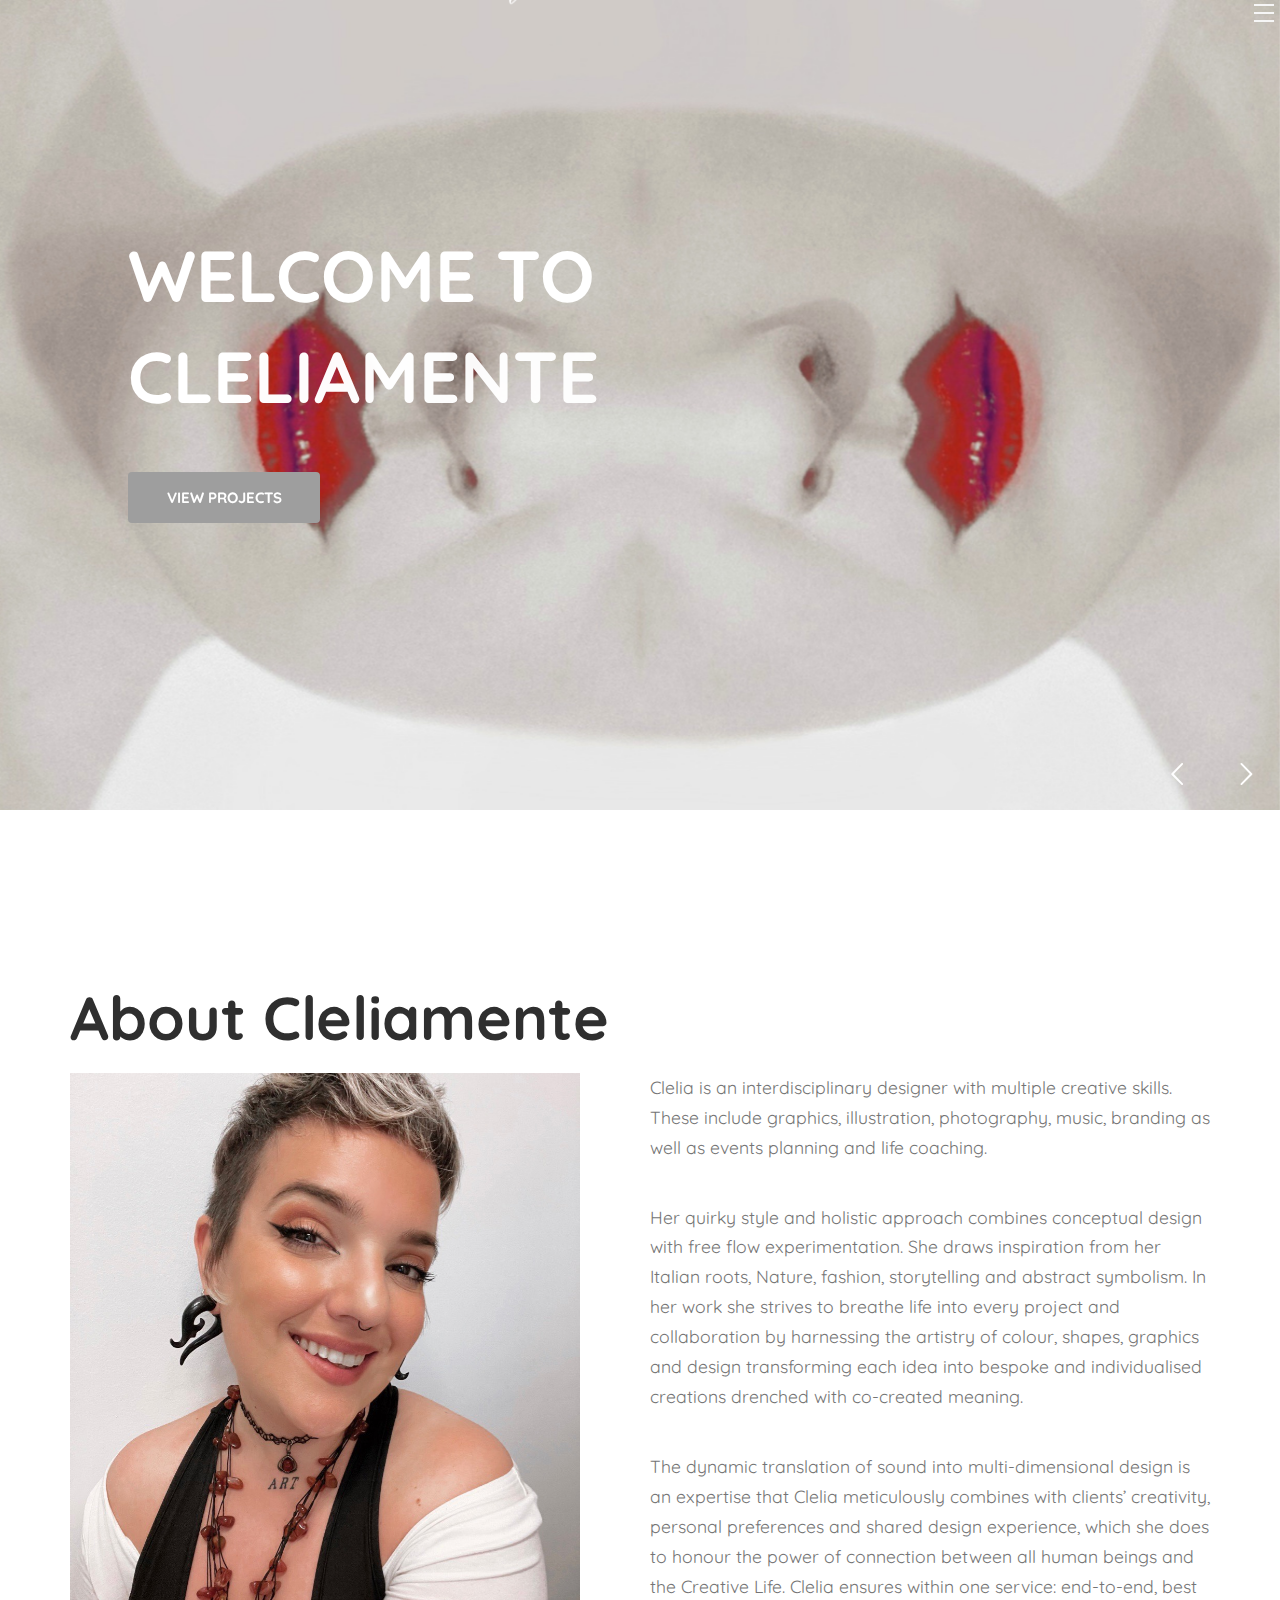
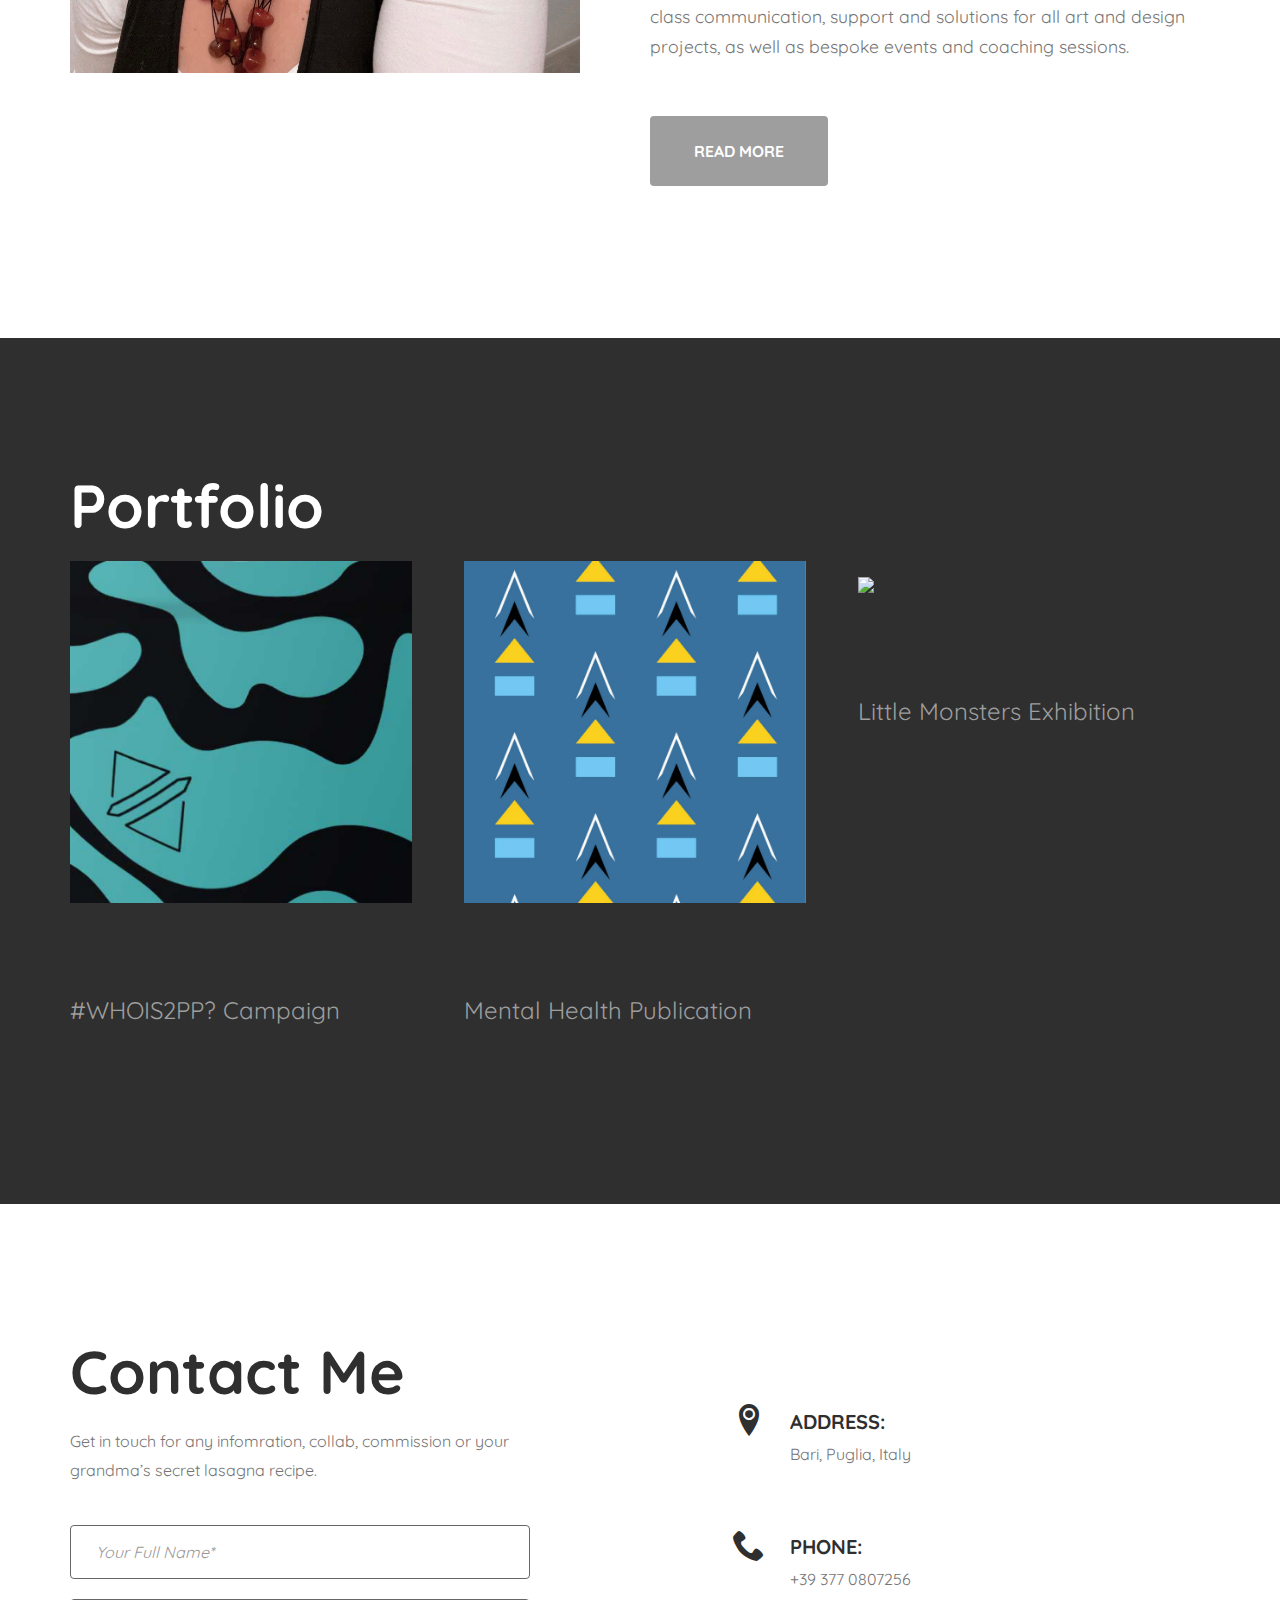
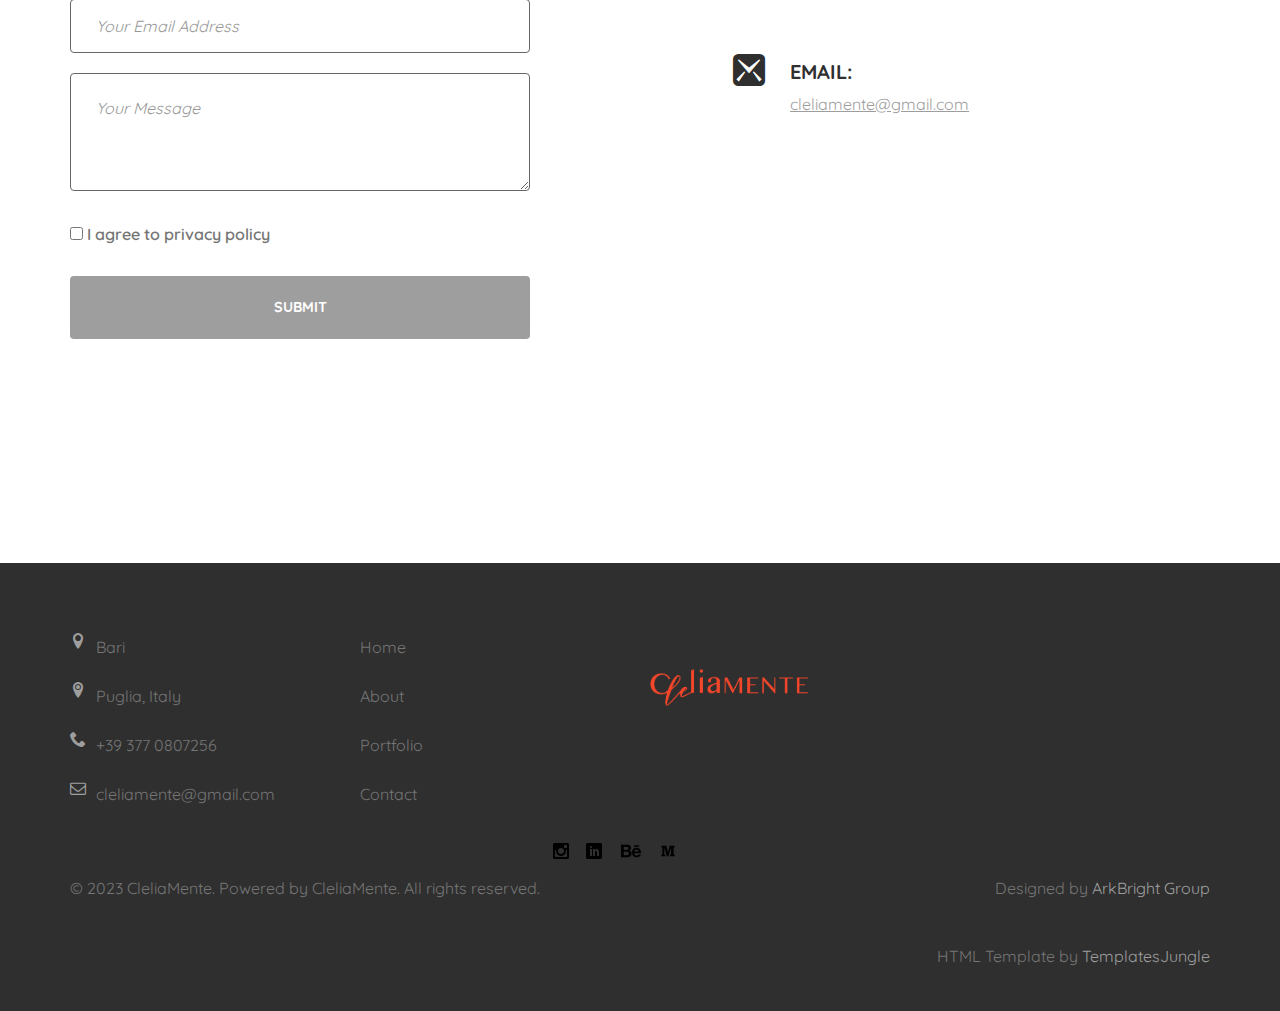
==== commit 4a21126b: "few updates accord to cle" ====
--- a/index.html
+++ b/index.html
@@ -116,7 +116,7 @@
 				<div class="section-header">
 					<div class="title">
 					</div>
-					<h2 class="section-title2">ABOUT CLELIAMENTE</h2>
+					<h2 class="section-title">About Cleliamente</h2>
 				</div>
 			</div>
 
@@ -157,7 +157,7 @@
 				<div class="section-header">
 					<div class="title">
 					</div>
-					<h2 class="section-title light">PORTFOLIO</h2>
+					<h2 class="section-title light">Portfolio</h2>
 				</div>
 			</div>
 		</div>
@@ -171,20 +171,20 @@
 					<div class="tab-content">
 					  <div id="all" data-tab-content class="active">
 						<div class="grid">
-							<a href="whois2pp.html" target="_blank" title="#WHOIS2PP Campaign" class="indexport">
+							<a href="whois2pp.html" title="#WHOIS2PP Campaign" class="indexport">
 								<img src="images/Cleliamente Website Thumbnails-01.png"  class="tab-image">
 								<br><br><br>
-								<p>#WHOIS2PP Campaign</p>
+								<p>#WHOIS2PP? Campaign</p>
 							</a>
-							<a href="mentalhealth.html" target="_blank" title="Mental Health Campaign" class="indexport">
+							<a href="mentalhealth.html" title="Mental Health Campaign" class="indexport">
 								<img src="images/Cleliamente Website Thumbnails-02.png"  class="tab-image">
 								<br><br><br>
-								<p>Mental Health Campaign</p>
+								<p>Mental Health Publication</p>
 							</a>
-							<a href="littlemonsters.html" target="_blank" title="Little Monsters Project" class="indexport">
+							<a href="littlemonsters.html" title="Little Monsters Project" class="indexport">
 								<img src="images/Cleliamente Website Thumbnails-03.png"  class="tab-image">
 								<br><br><br>
-								<p>Little Monsters Project</p>
+								<p>Little Monsters Exhibition</p>
 							</a>
 						</div>
 					  </div>
@@ -297,10 +297,10 @@
 						<div class="title">
 
 						</div>
-						<h2 class="section-title dark">CONTACT ME</h2>
+						<h2 class="section-title dark">Contact Me</h2>
 					</div>
 					
-					<p>If you have any question about my process or company? Let me know how I can help you.</p>
+					<p>Get in touch for any infomration, collab, commission or your grandma’s secret lasagna recipe.</p>
 					
 					<form id="form-contact" class="form-light" action="contact.php" method="post">
 						<p>
@@ -449,7 +449,7 @@
 
 				<div class="footer-menu section-title dark">
 					<img src="images/CleliamenteLogo1 RED.png" alt="logo" class="footer-logo">
-					<div class="social-icons d-flex justify-content-xl-end mt-3 mt-xl-0">
+					<div class="social-icons d-flex mt-9 mt-xl-9">
 						<a class="icon" href="https://www.instagram.com/cleliamente/" target="_blank"><img src="./icomoon/403-instagram.svg" alt=""></a>
 						<a class="icon" href="https://www.linkedin.com/in/cleliagiannuoli/" target="_blank"><img src="./icomoon/458-linkedin.svg" alt=""></a>
 						<a class="icon" href="https://www.behance.net/cleliagiannuoli" target="_blank"><img src="./icomoon/behance.png" alt=""></a>
@@ -461,7 +461,7 @@
 
 		</div>
 	</div>
-</footer>
+
 
 <div id="footer-bottom" class="bg-dark">
 	<div class="container">
@@ -480,7 +480,7 @@
 		</div>
 	</div>
 </div>
-
+</footer>
 <script src="js/jquery-3.2.1.min.js"></script>
 <script src="js/ui-easing.js"></script>
 <script src="js/plugins.js"></script>
--- a/style.css
+++ b/style.css
@@ -1601,7 +1601,7 @@
   font-size: 2.5em;
   font-weight: 900;
   color: #000;
-  text-transform: uppercase;
+  text-transform: none;
 
 }
 #intro .button-container {
@@ -1844,7 +1844,6 @@
   display: flex;
 }
 .footer-menu .menu-item a {
-  text-transform: capitalize;
   position: relative;
   transition: 0.3s ease-out;
   color: var(--body-text-color);
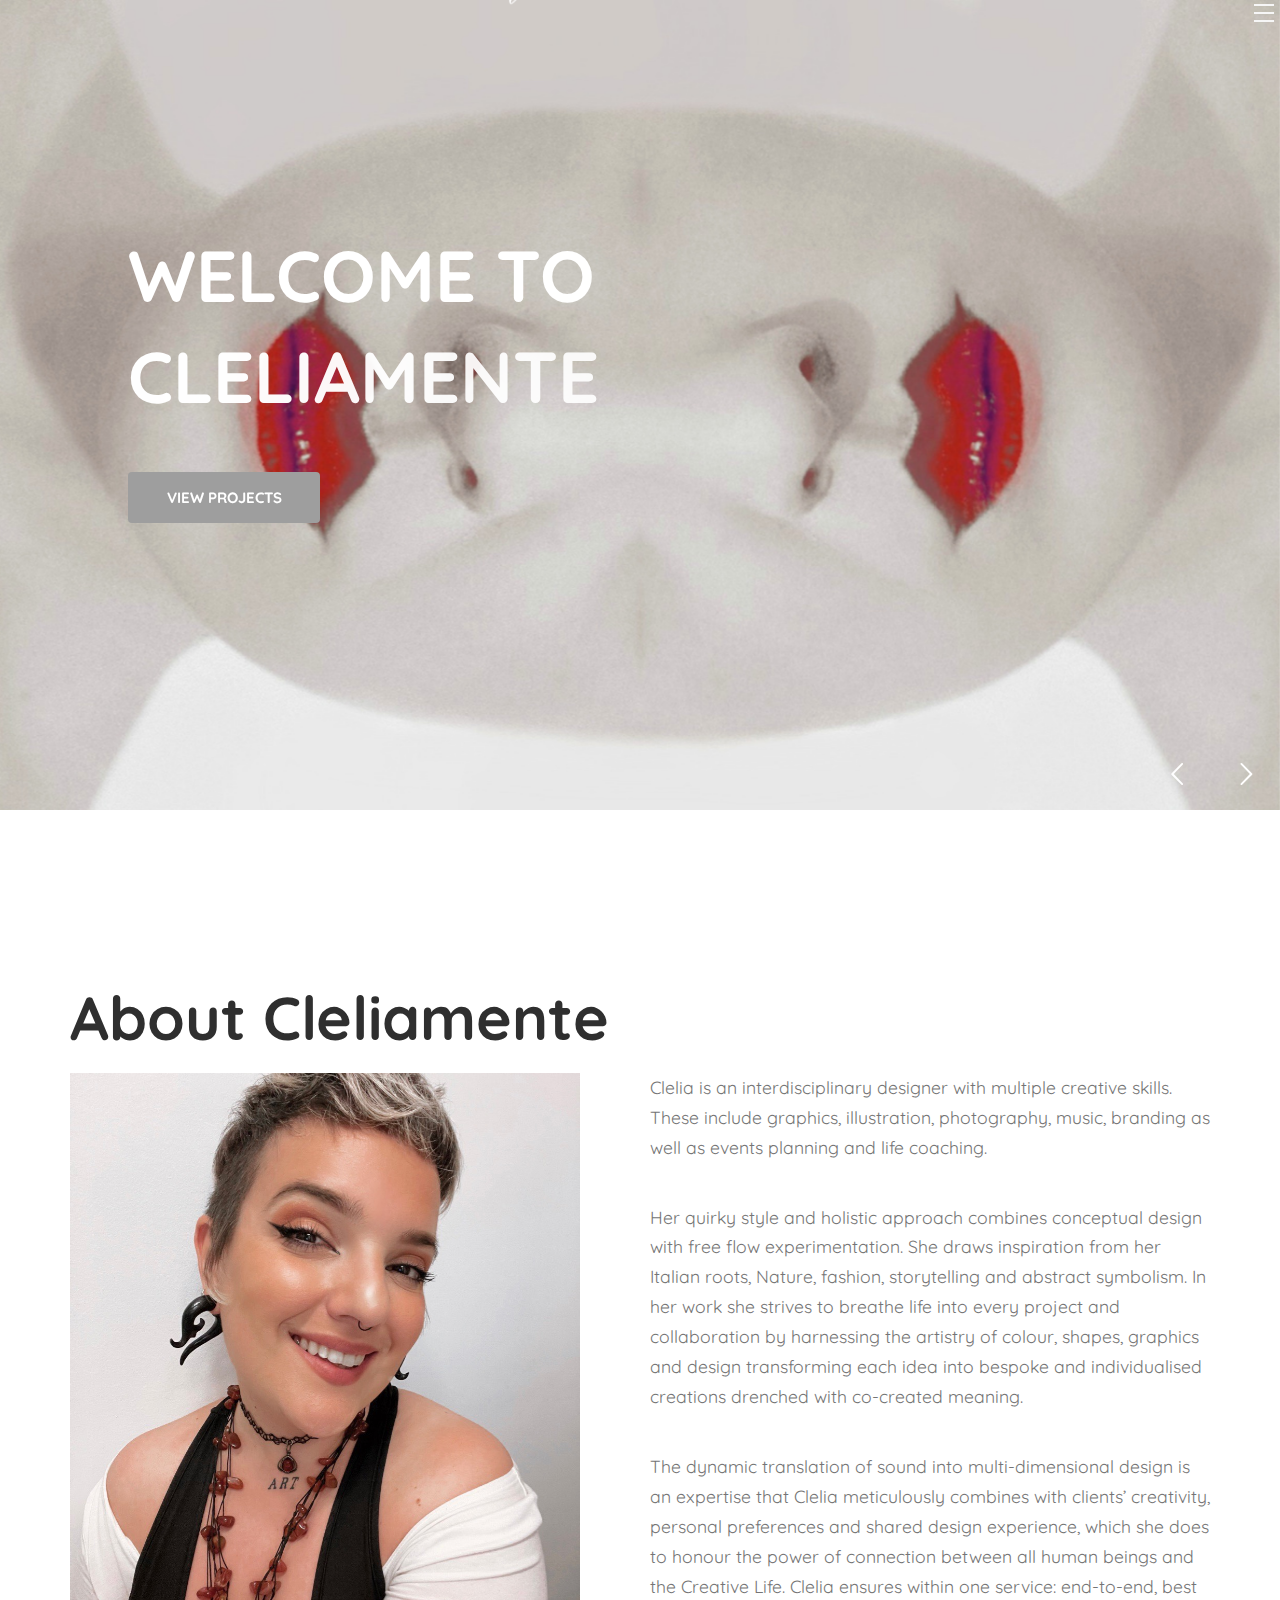
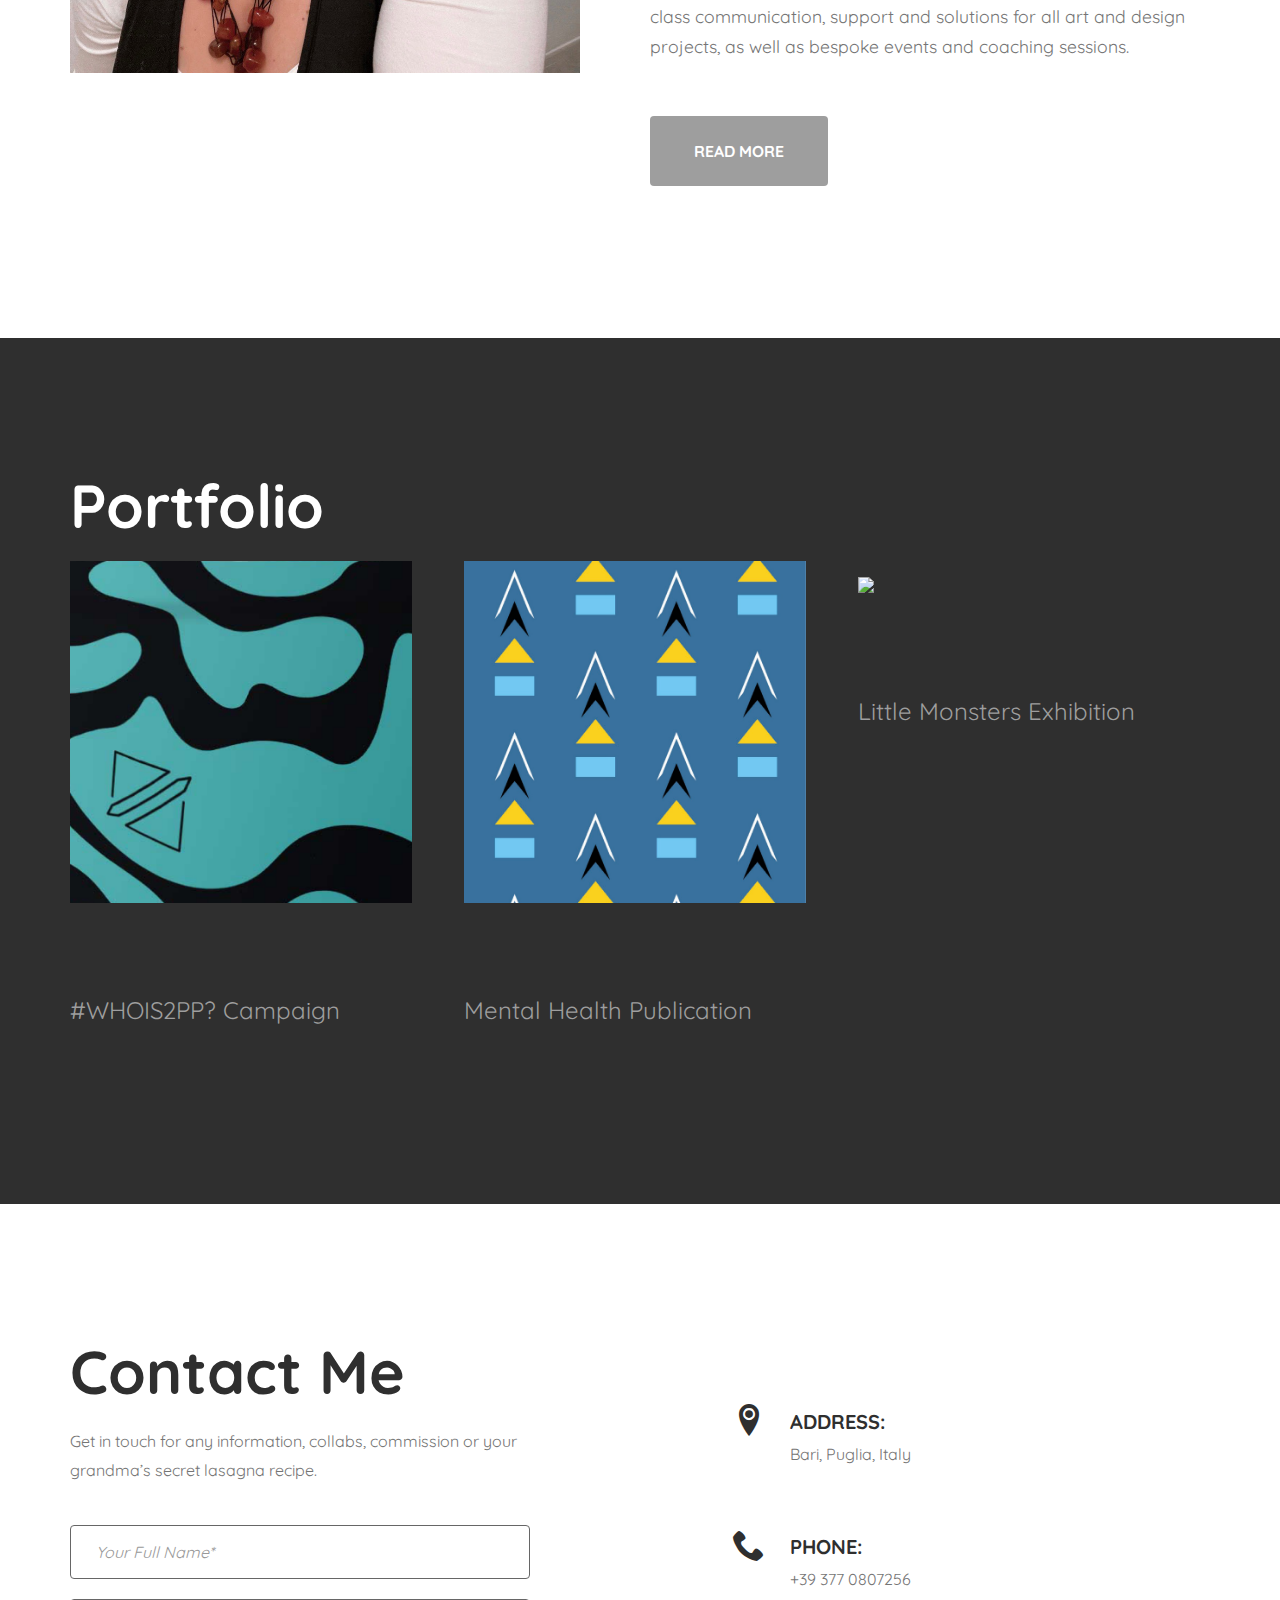
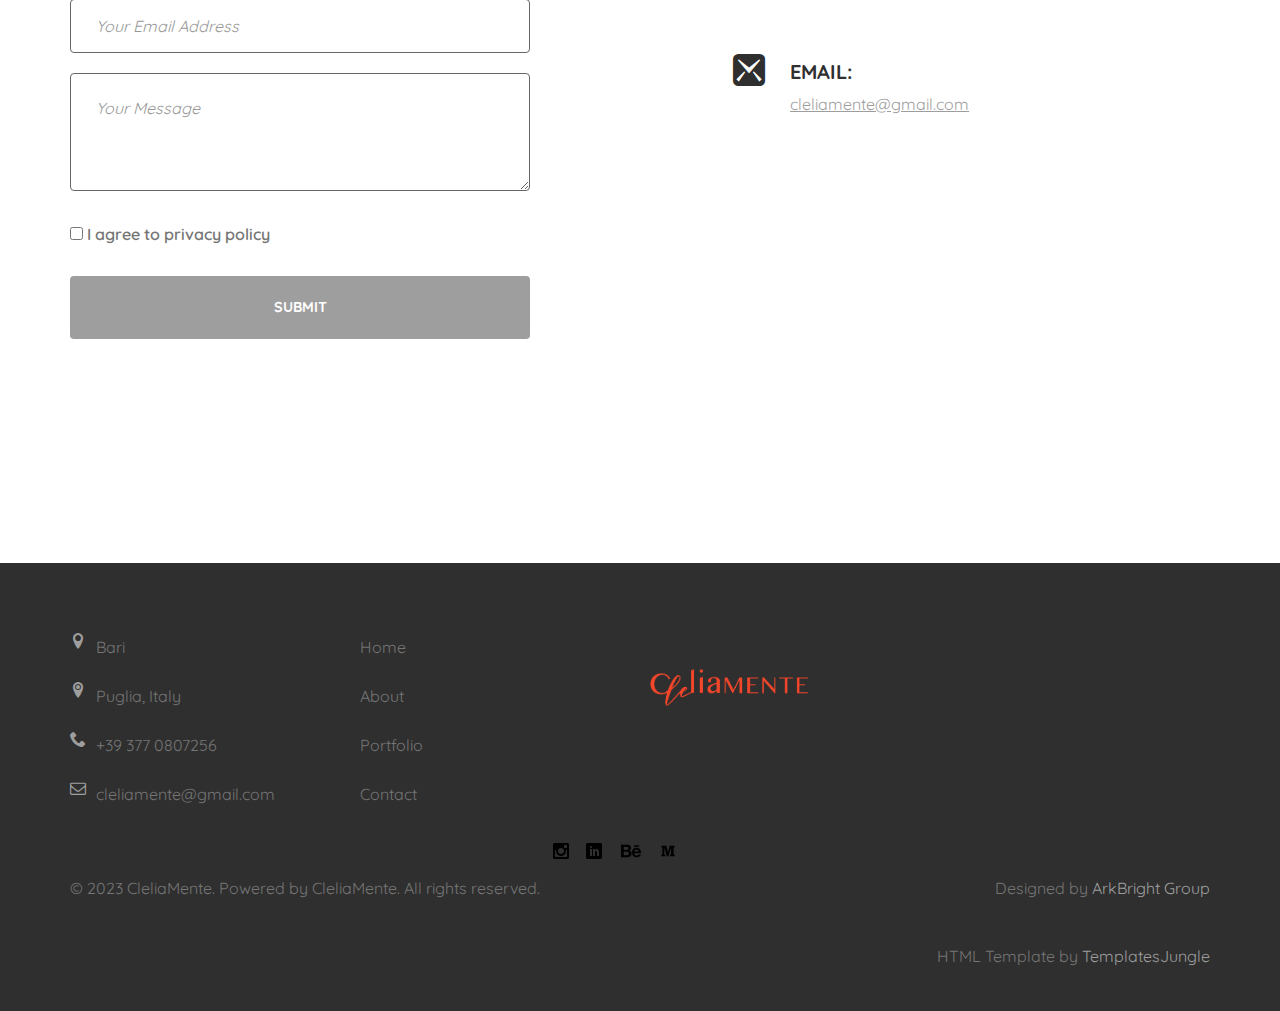
==== commit 2204b63c: "further clelia corrections" ====
--- a/index.html
+++ b/index.html
@@ -300,7 +300,7 @@
 						<h2 class="section-title dark">Contact Me</h2>
 					</div>
 					
-					<p>Get in touch for any infomration, collab, commission or your grandma’s secret lasagna recipe.</p>
+					<p>Get in touch for any information, collabs, commission or your grandma’s secret lasagna recipe.</p>
 					
 					<form id="form-contact" class="form-light" action="contact.php" method="post">
 						<p>
--- a/style.css
+++ b/style.css
@@ -2121,6 +2121,10 @@
   padding: 88px 83px;
 }
 
+.quotar {
+  text-transform: none;
+}
+
 @media only screen and (max-width: 1170px) {
     #contact .left-content {
       margin-right: 60px;
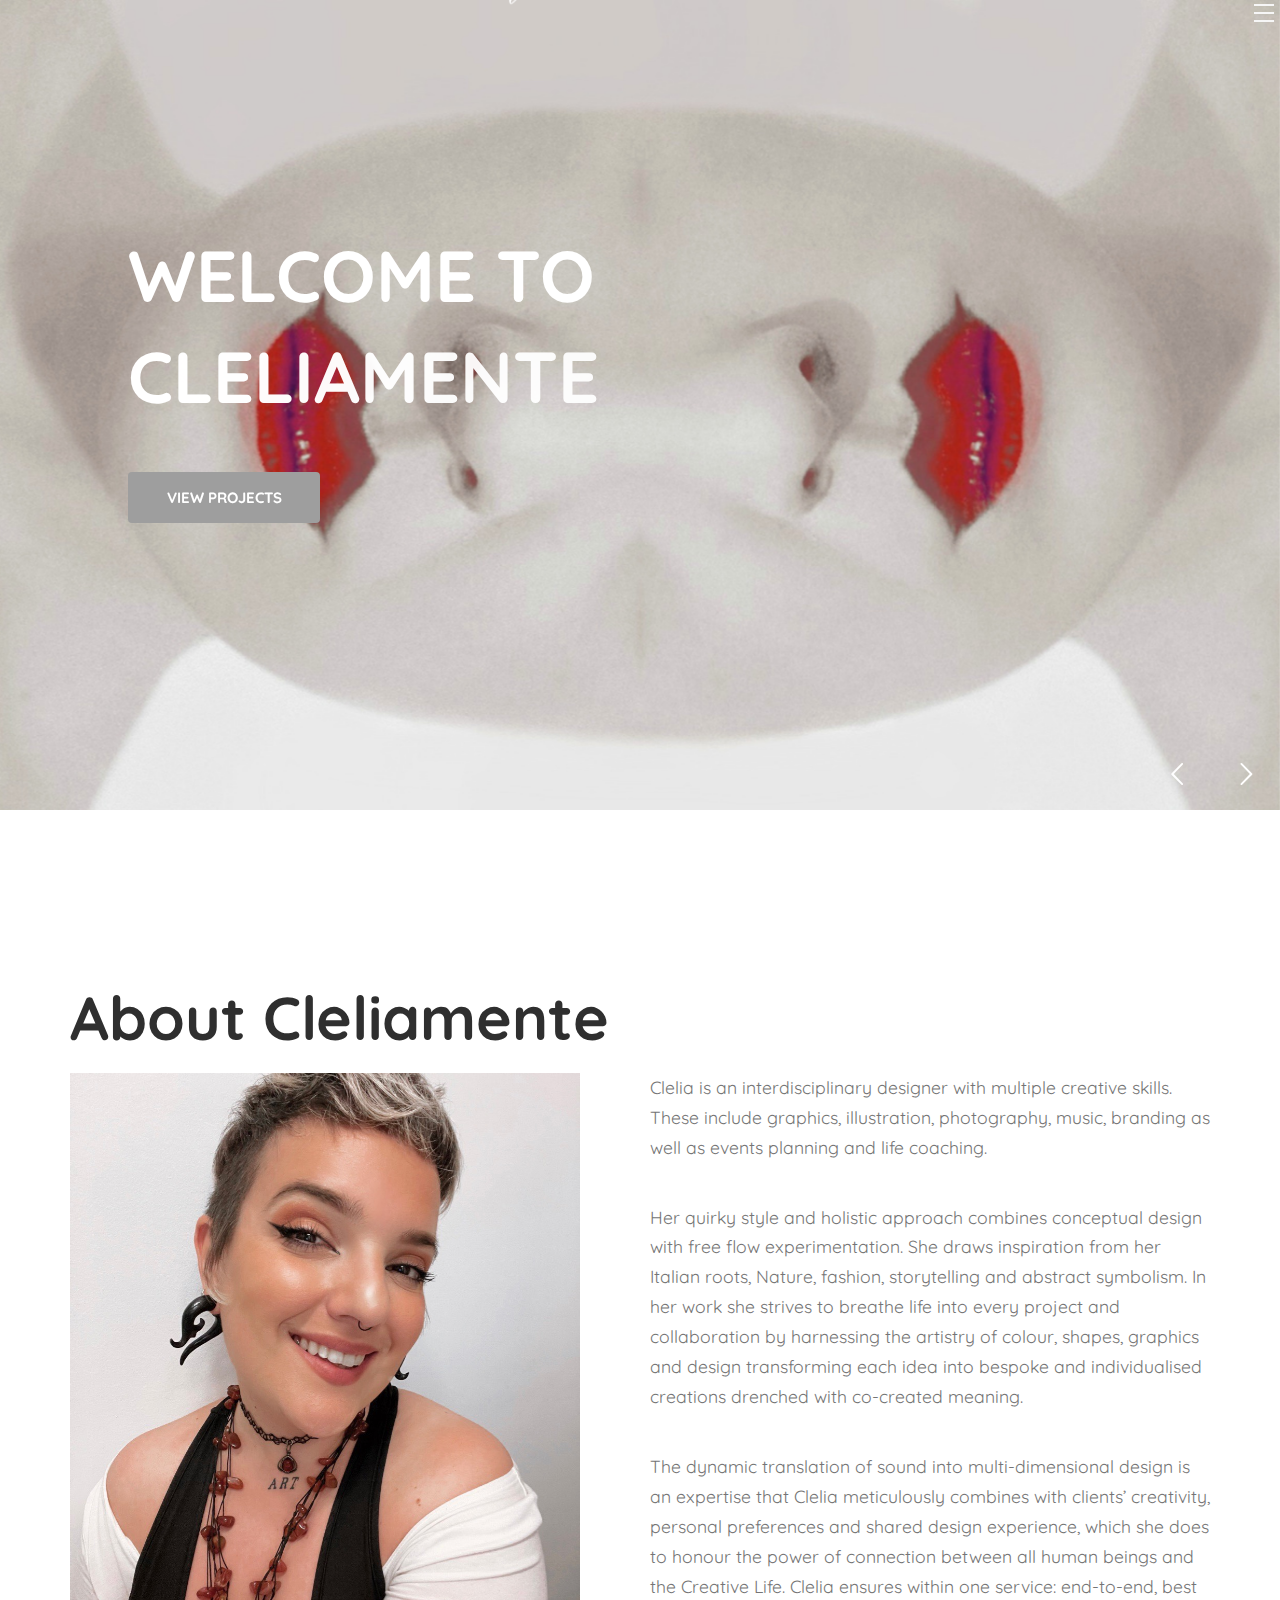
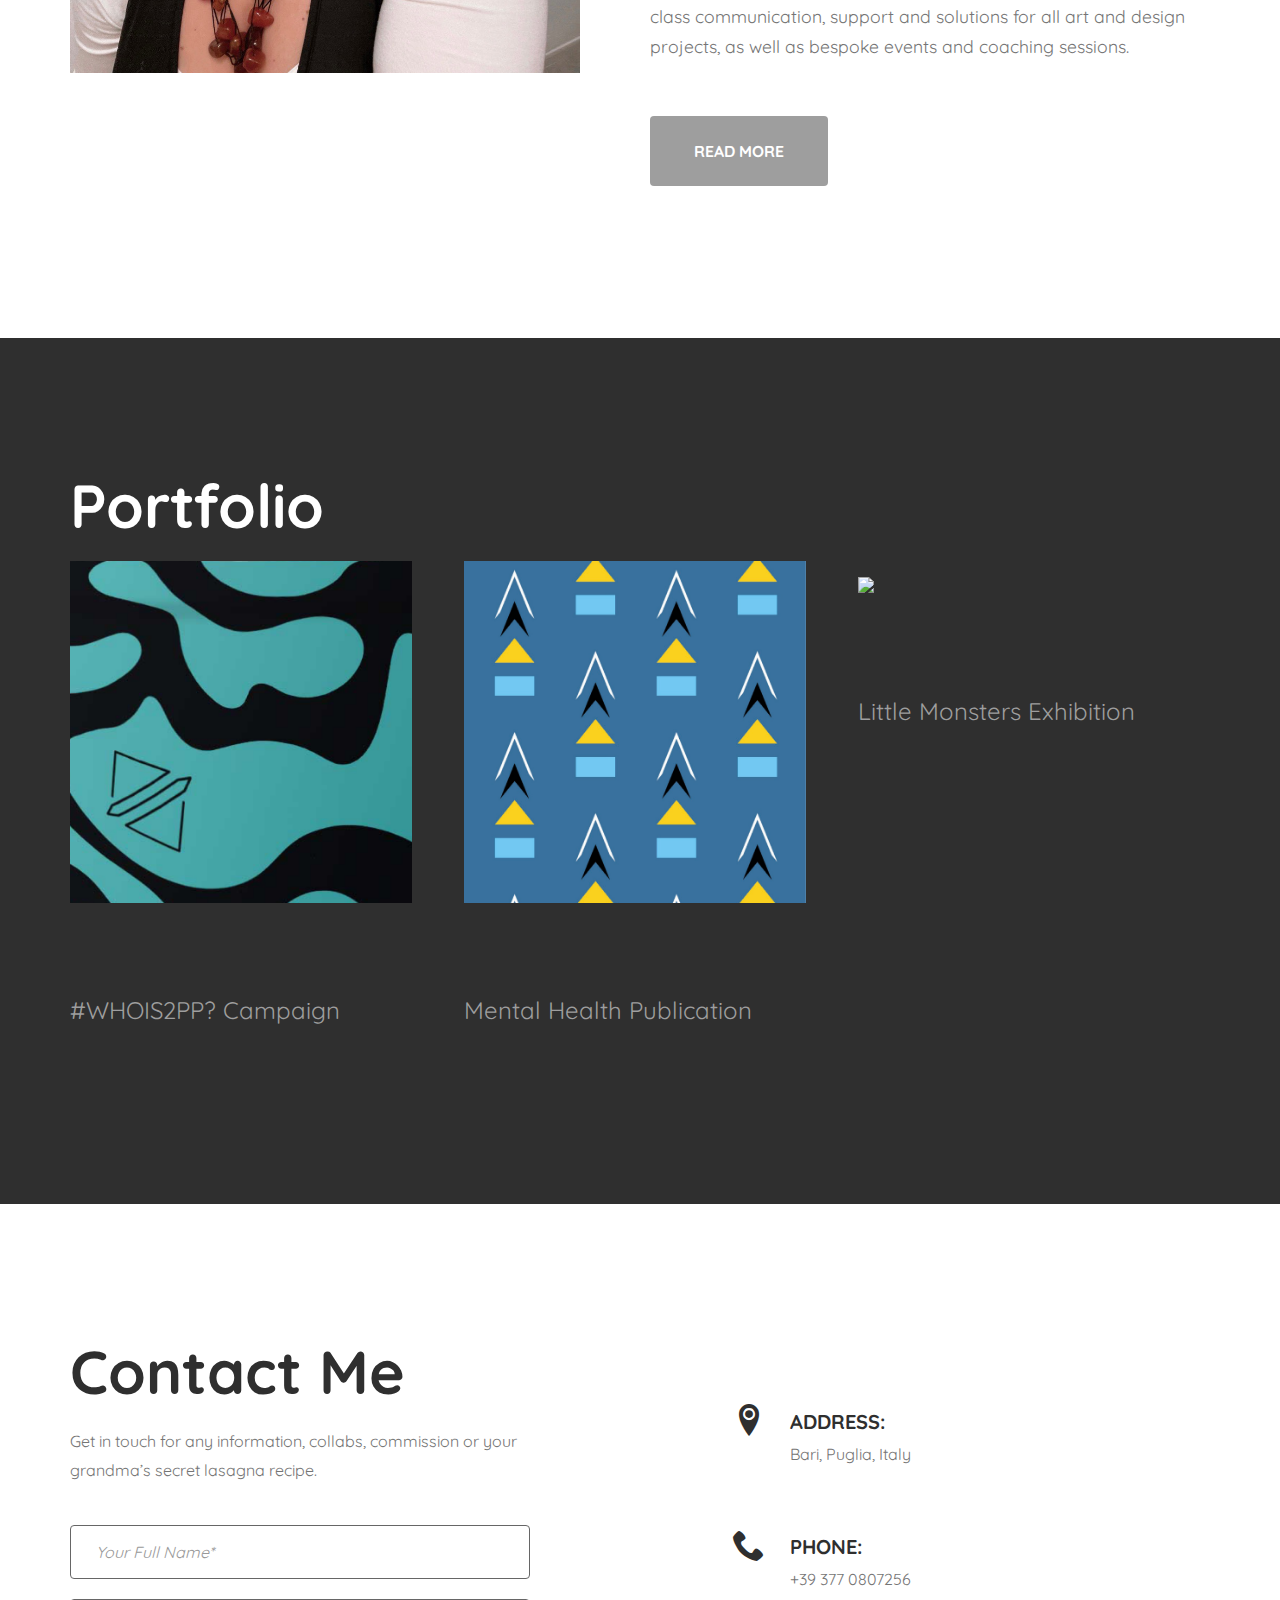
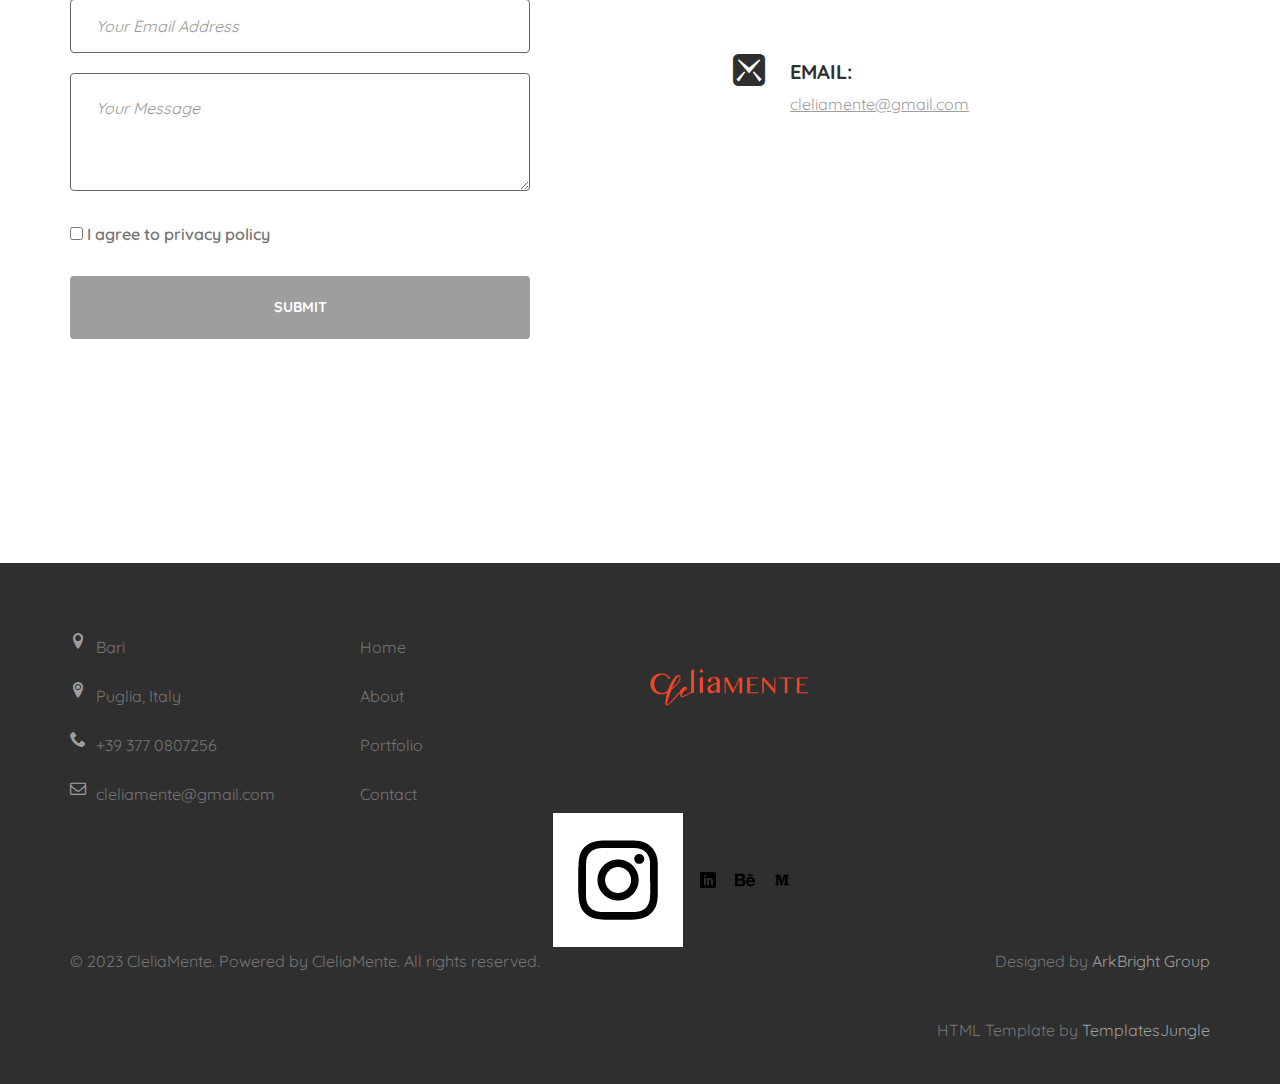
==== commit e74038c7: "new icons added to gallery" ====
--- a/index.html
+++ b/index.html
@@ -450,7 +450,7 @@
 				<div class="footer-menu section-title dark">
 					<img src="images/CleliamenteLogo1 RED.png" alt="logo" class="footer-logo">
 					<div class="social-icons d-flex mt-9 mt-xl-9">
-						<a class="icon" href="https://www.instagram.com/cleliamente/" target="_blank"><img src="./icomoon/403-instagram.svg" alt=""></a>
+						<a class="icon" href="https://www.instagram.com/cleliamente/" target="_blank"><img src="./images/icons/Instagram 32 px black.jpg" alt=""></a>
 						<a class="icon" href="https://www.linkedin.com/in/cleliagiannuoli/" target="_blank"><img src="./icomoon/458-linkedin.svg" alt=""></a>
 						<a class="icon" href="https://www.behance.net/cleliagiannuoli" target="_blank"><img src="./icomoon/behance.png" alt=""></a>
 						<a class="icon" href="https://medium.com/@cleliamente" target="_blank"><img src="./icomoon/medium.png" alt=""></a>
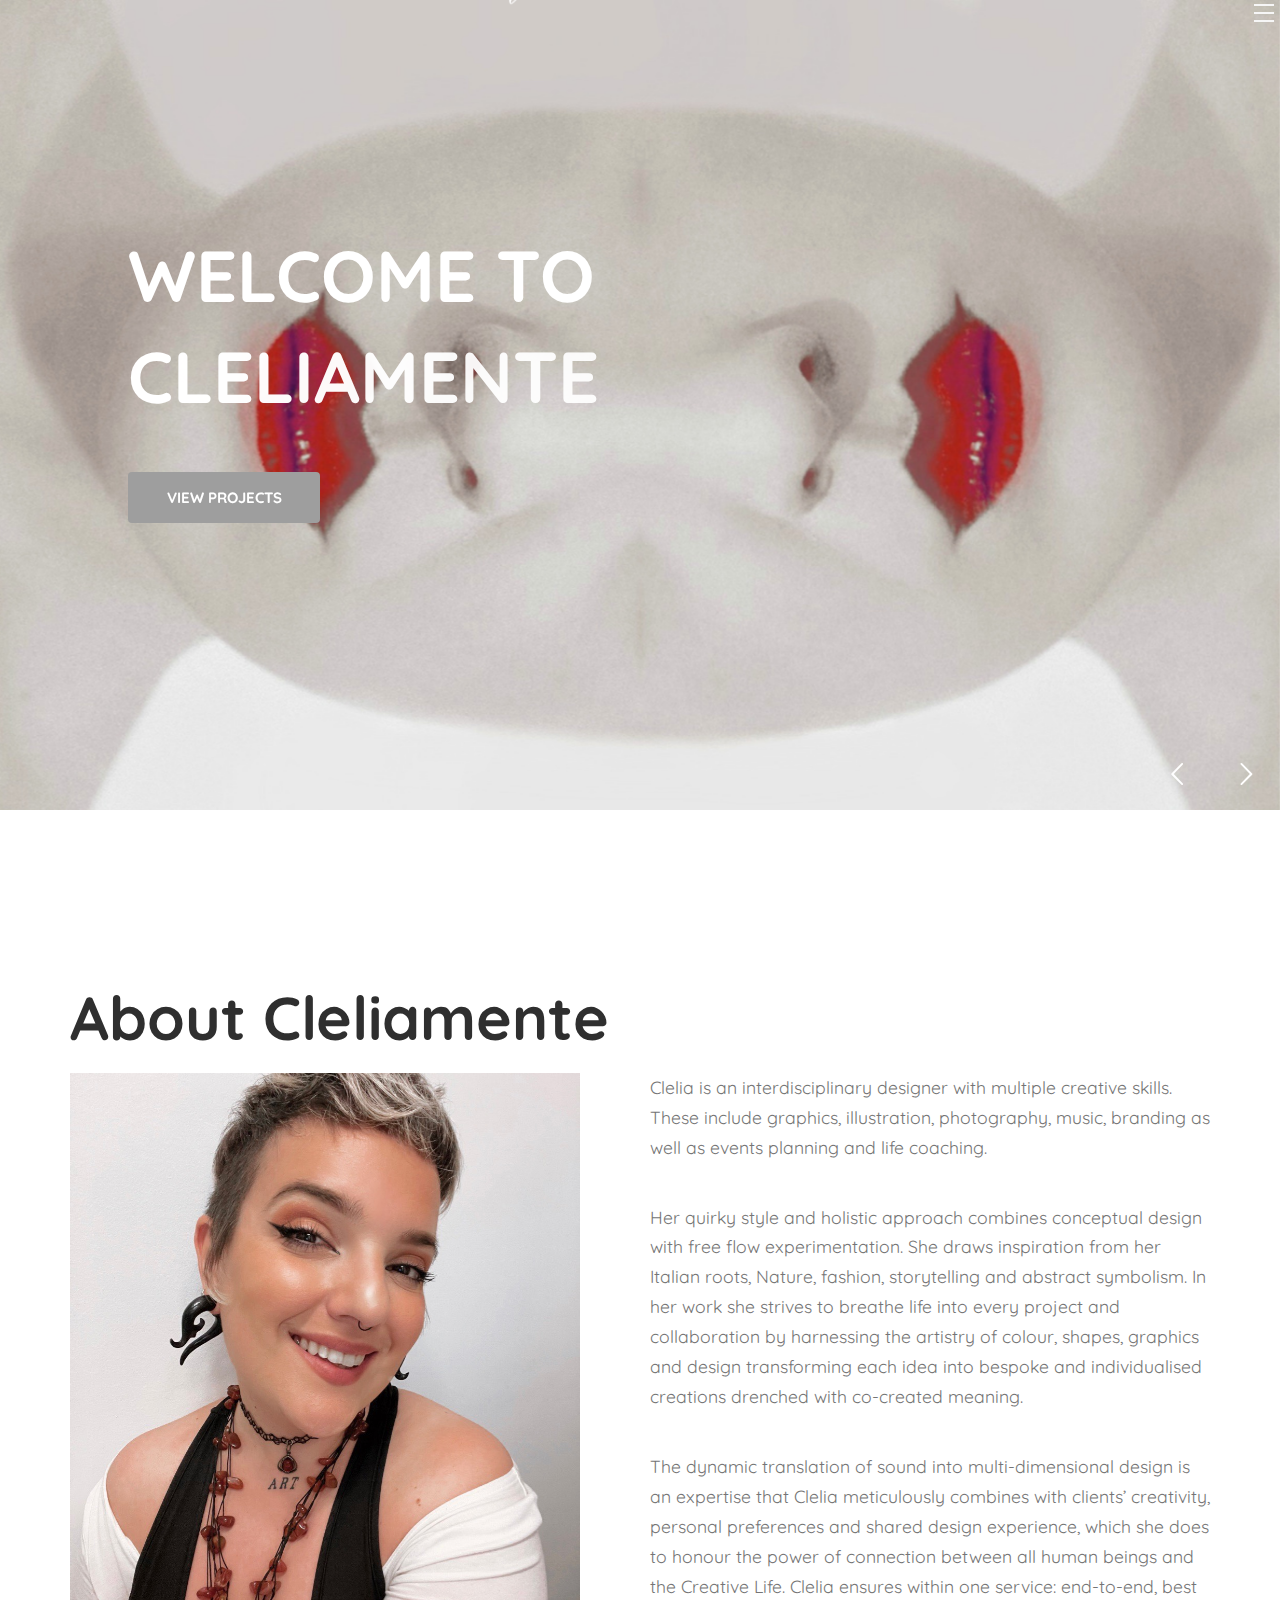
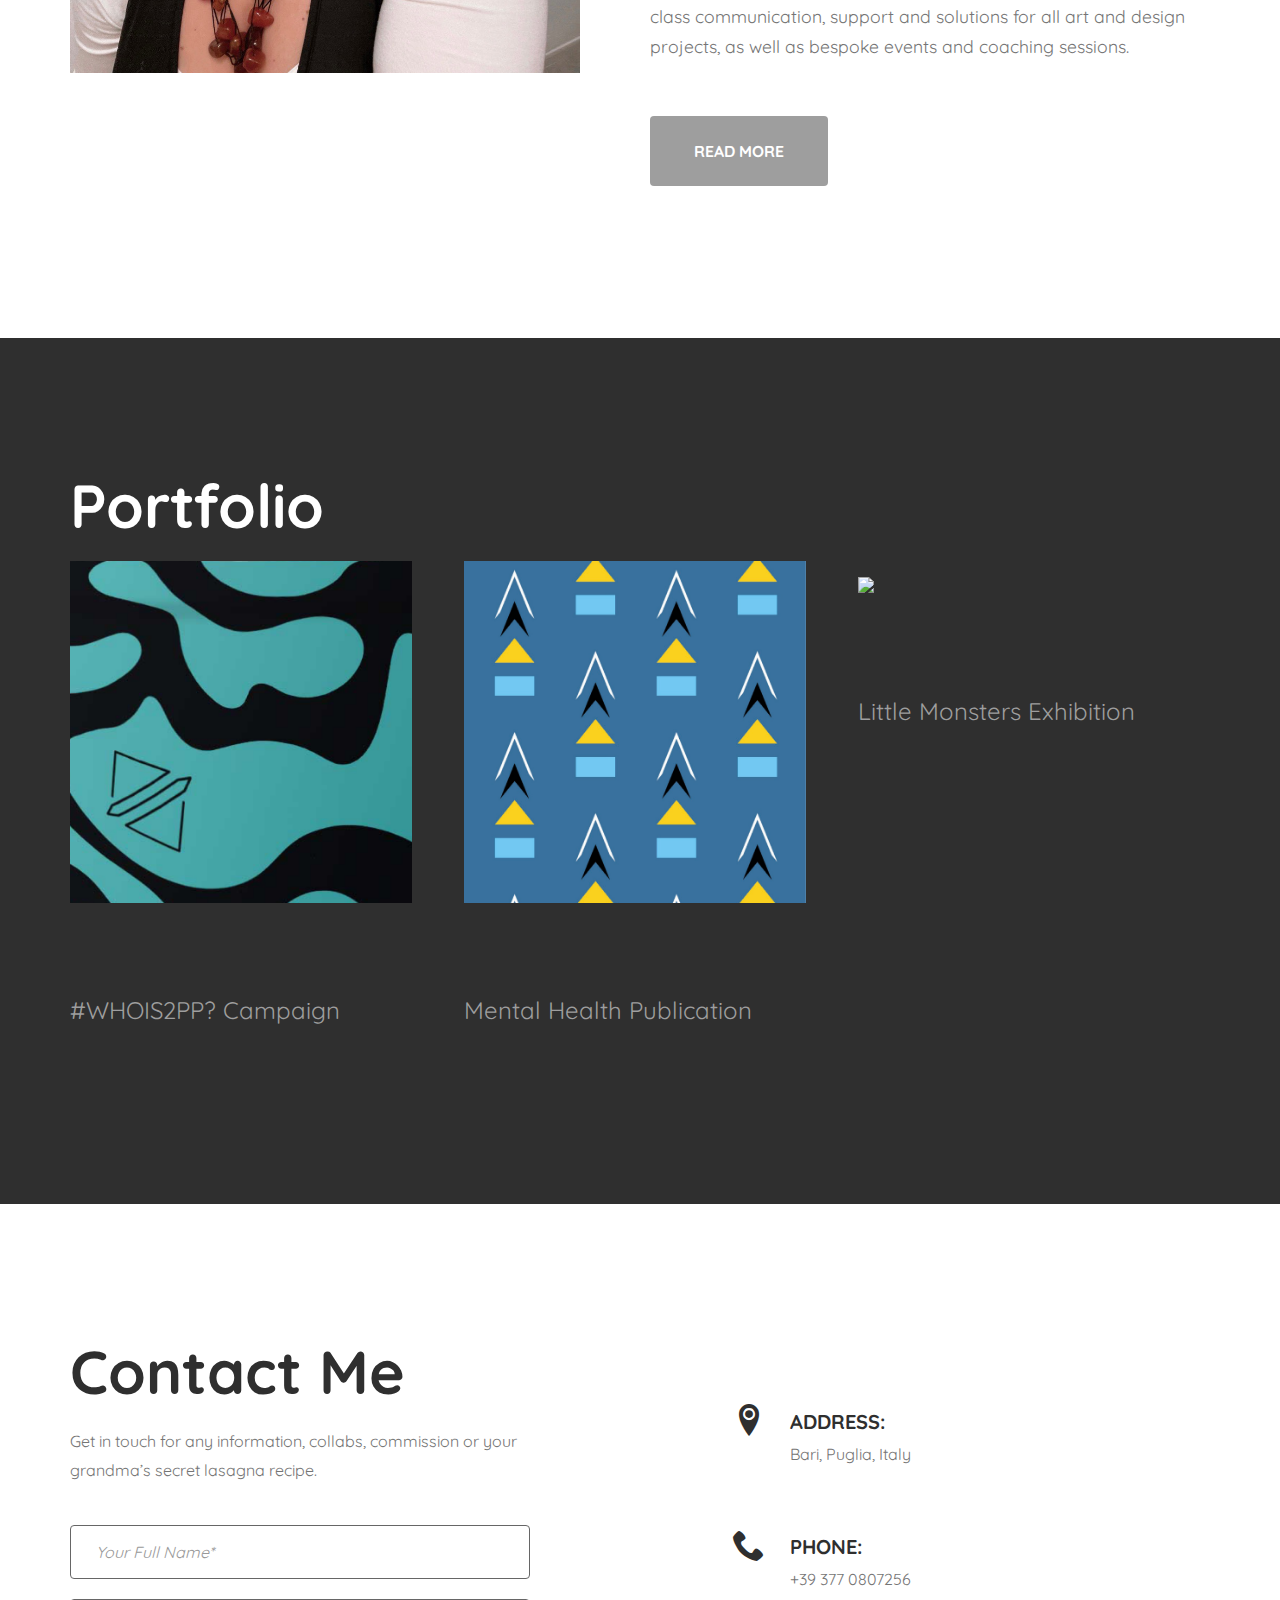
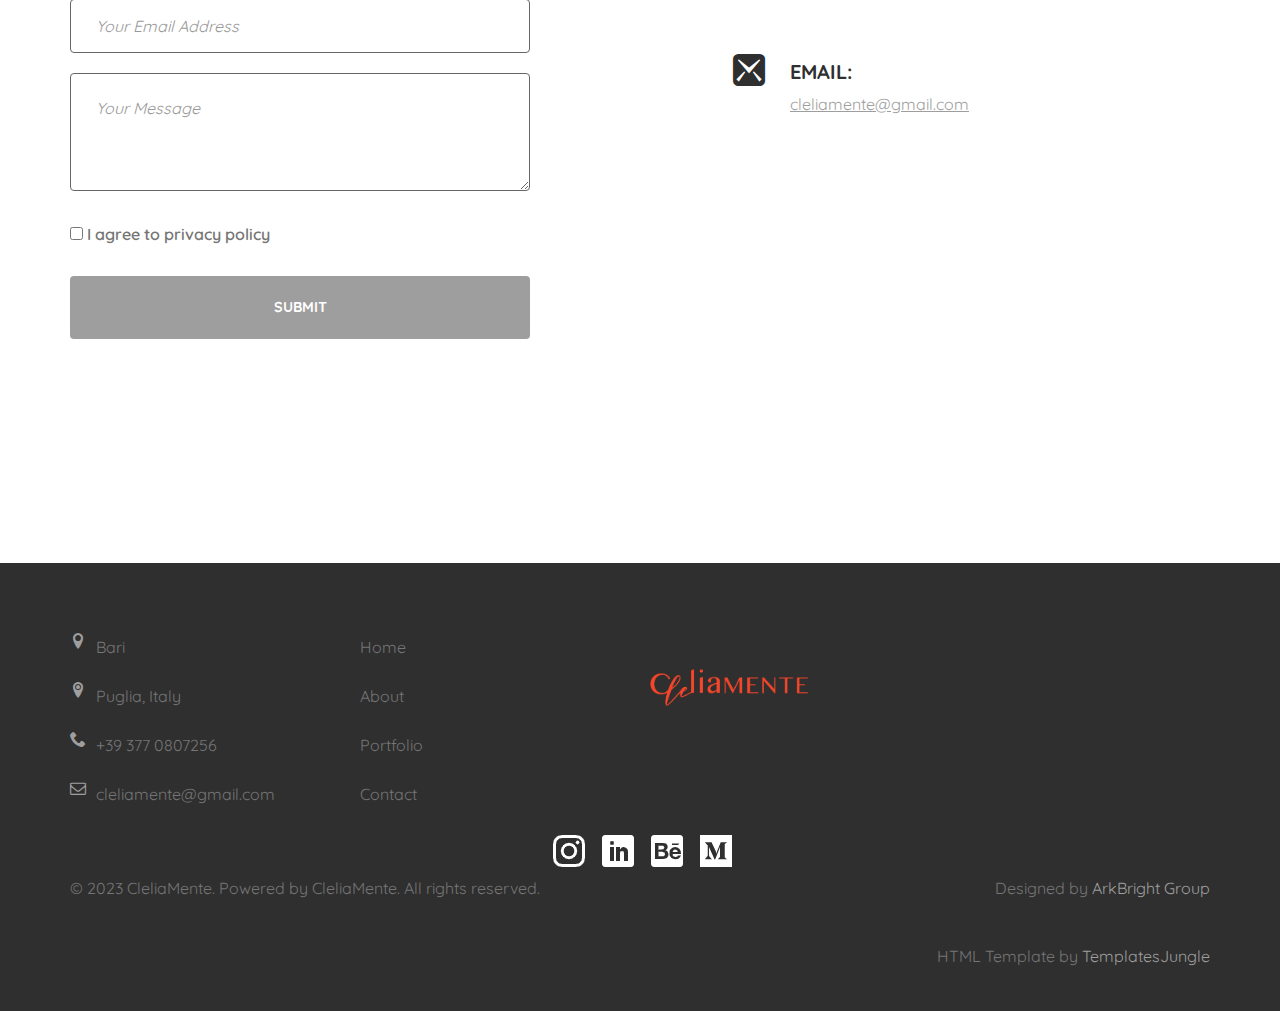
==== commit e5a616d0: "updated icons all pages" ====
--- a/index.html
+++ b/index.html
@@ -450,10 +450,10 @@
 				<div class="footer-menu section-title dark">
 					<img src="images/CleliamenteLogo1 RED.png" alt="logo" class="footer-logo">
 					<div class="social-icons d-flex mt-9 mt-xl-9">
-						<a class="icon" href="https://www.instagram.com/cleliamente/" target="_blank"><img src="./images/icons/Instagram 32 px black.jpg" alt=""></a>
-						<a class="icon" href="https://www.linkedin.com/in/cleliagiannuoli/" target="_blank"><img src="./icomoon/458-linkedin.svg" alt=""></a>
-						<a class="icon" href="https://www.behance.net/cleliagiannuoli" target="_blank"><img src="./icomoon/behance.png" alt=""></a>
-						<a class="icon" href="https://medium.com/@cleliamente" target="_blank"><img src="./icomoon/medium.png" alt=""></a>
+						<a class="icon" href="https://www.instagram.com/cleliamente/" target="_blank"><img src="./images/icons/icoinstagram.png" alt=""></a>
+						<a class="icon" href="https://www.linkedin.com/in/cleliagiannuoli/" target="_blank"><img src="./images/icons/icolinkedin.png" alt=""></a>
+						<a class="icon" href="https://www.behance.net/cleliagiannuoli" target="_blank"><img src="./images/icons/behance2.png" alt=""></a>
+						<a class="icon" href="https://medium.com/@cleliamente" target="_blank"><img src="./images/icons/icomedium.png" alt=""></a>
 					</div>
 				</div>
 
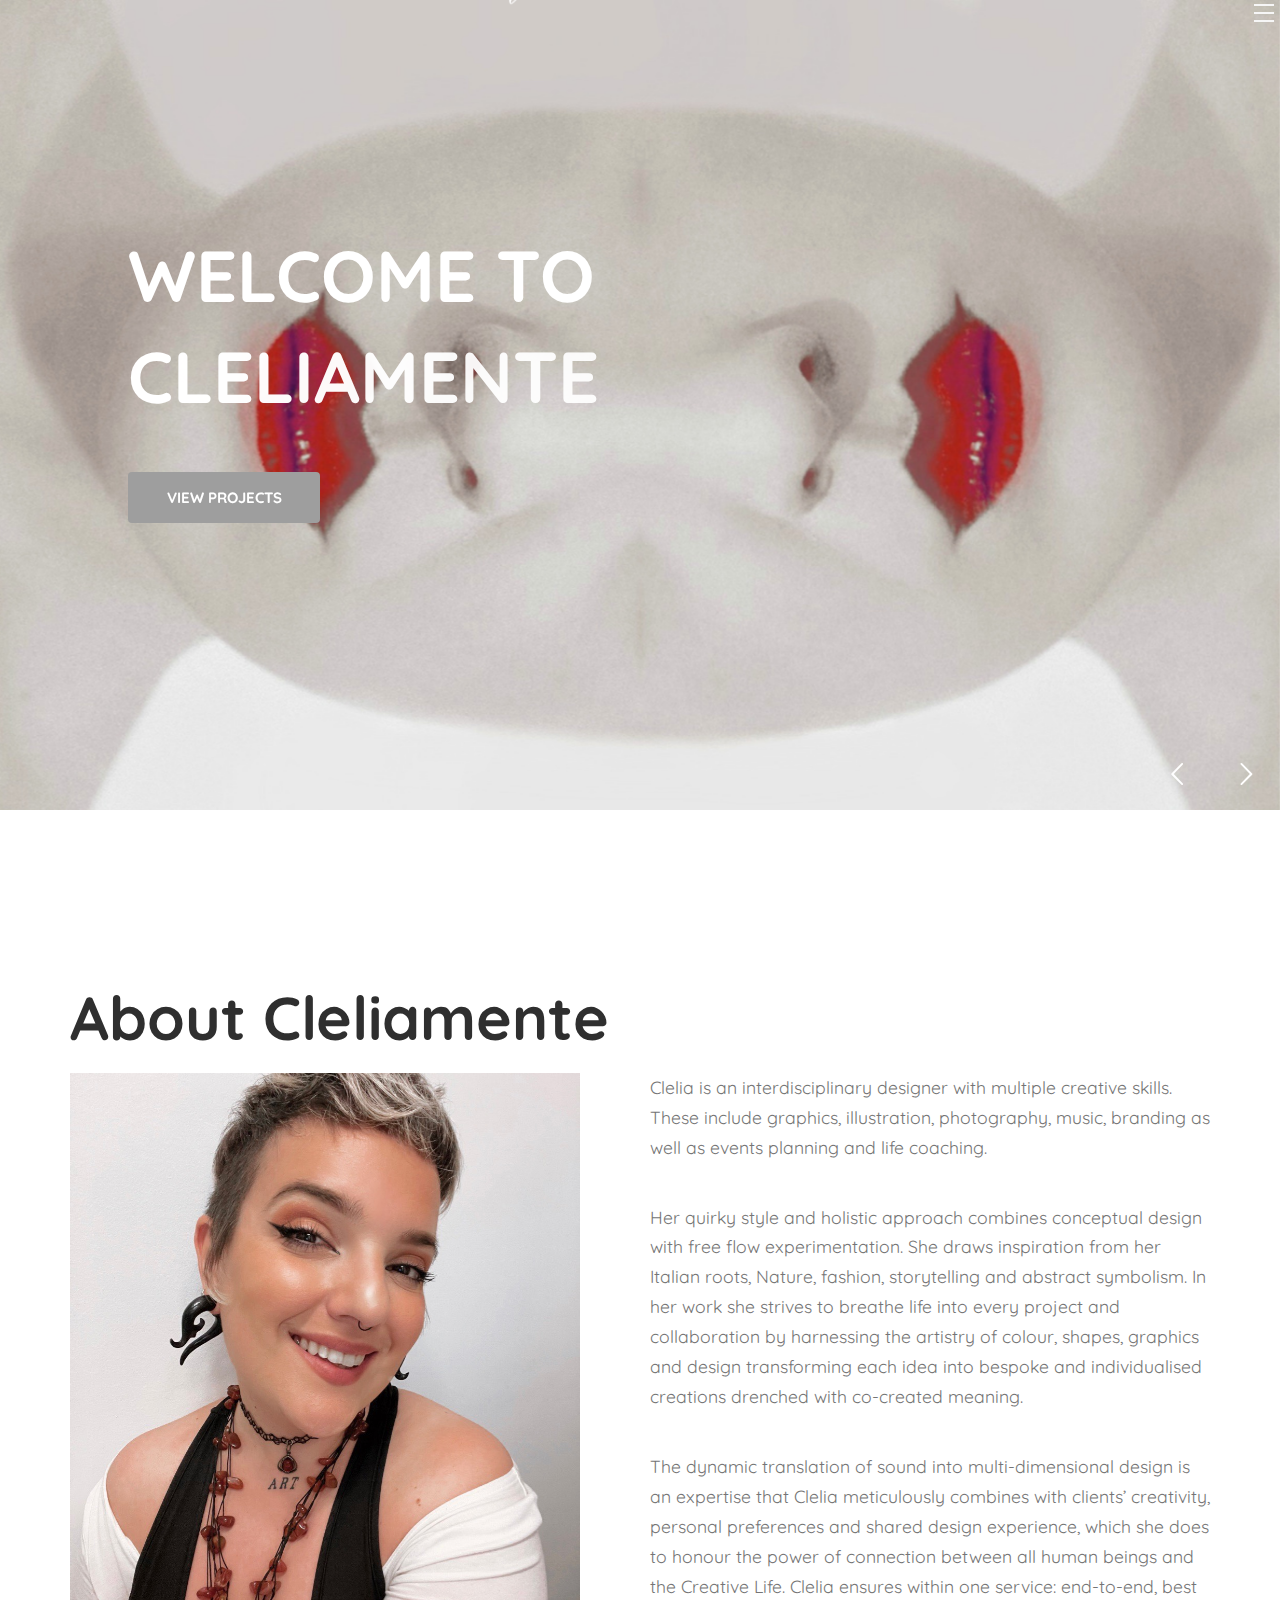
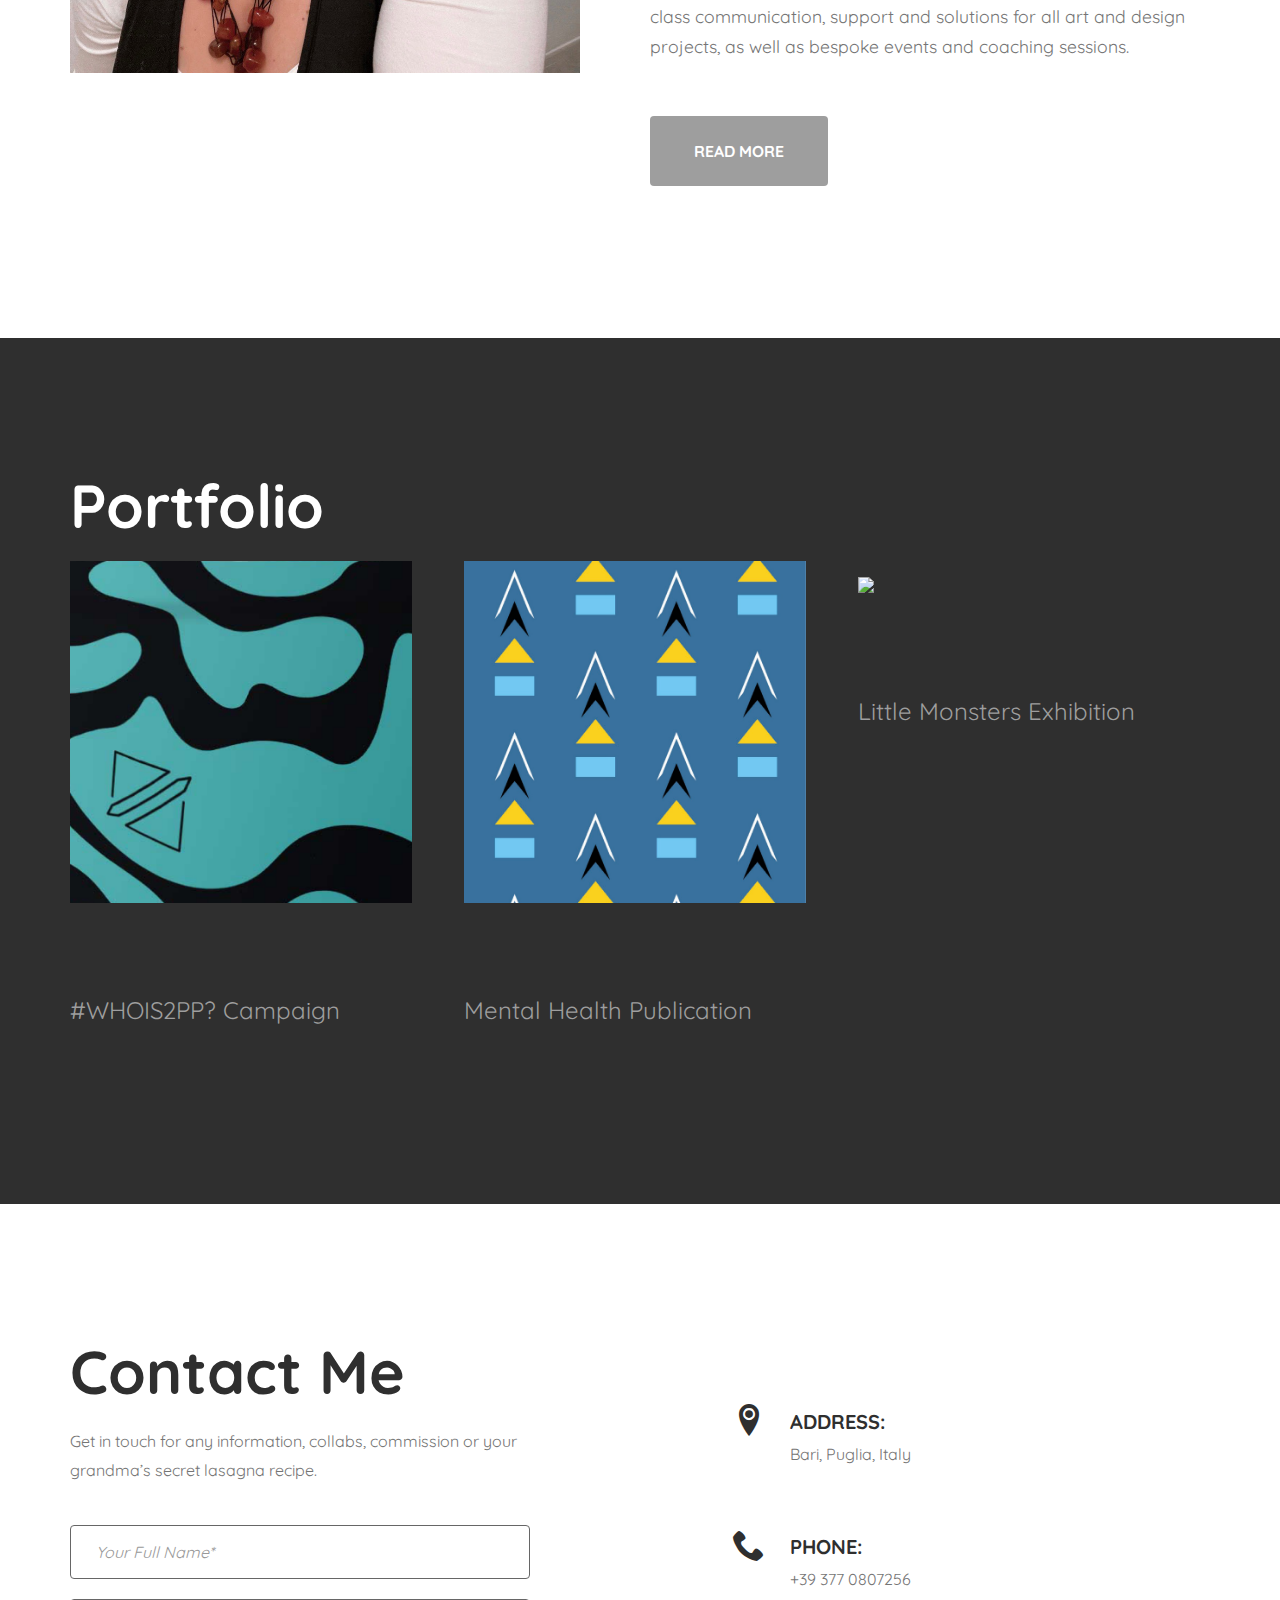
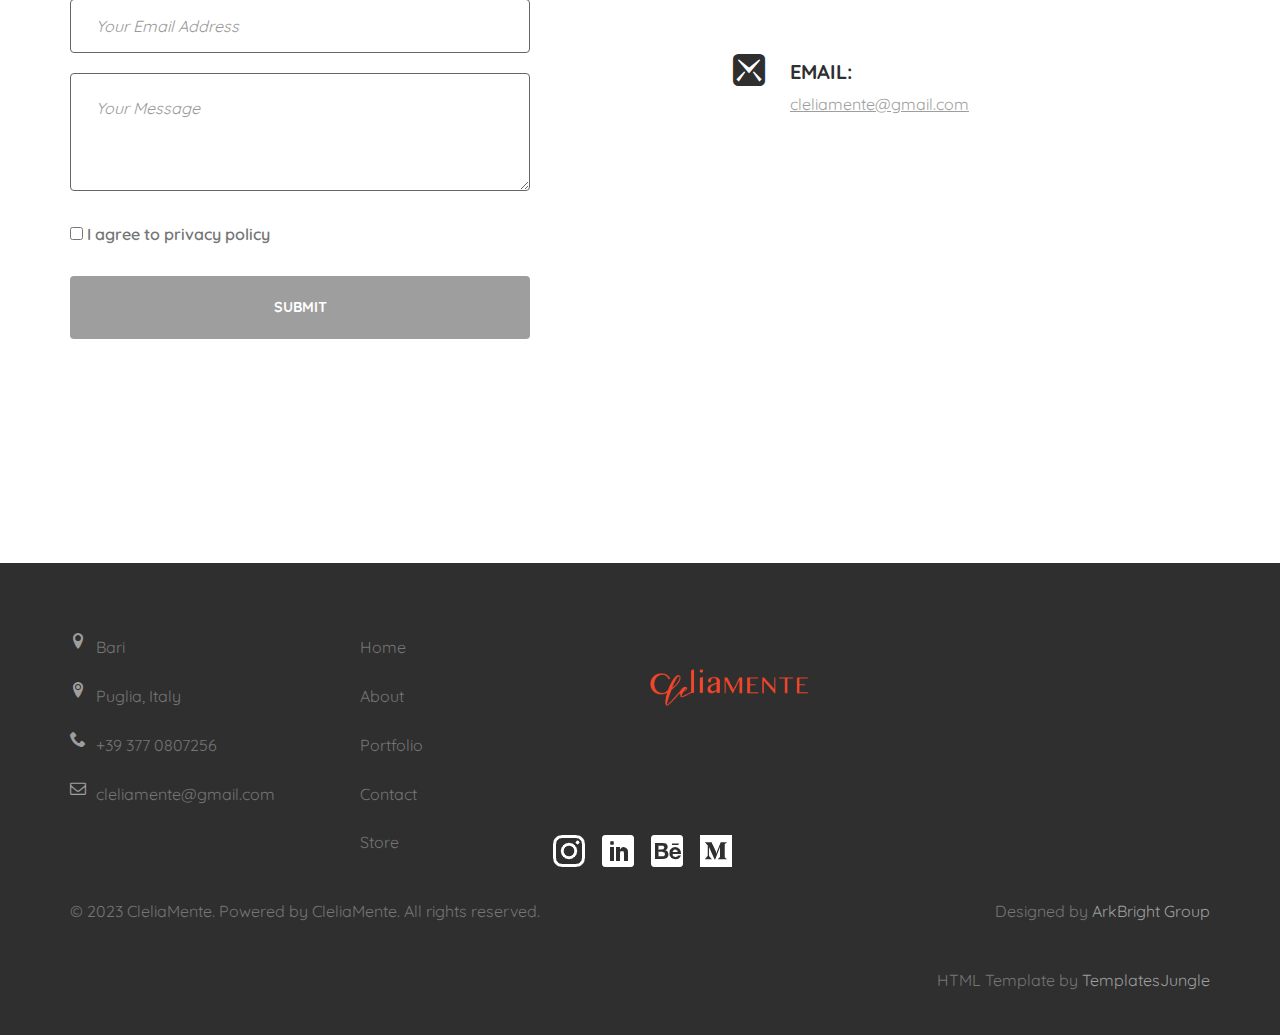
==== commit cd802550: "store page now finalized and added" ====
--- a/index.html
+++ b/index.html
@@ -33,6 +33,7 @@
 				<li class="nav__list-item"><a href="portfolio.html" class="hover-target">Portfolio</a></li>
 				<li class="nav__list-item"><a href="about.html" class="hover-target">About</a></li>
 				<li class="nav__list-item"><a href="contact.html" class="hover-target">Contact us</a></li>
+				<li class="nav__list-item"><a href="https://cleliamente.gumroad.com/" class="hover-target">Store</a></li>
 			</ul>
 		</div>
 	</div>
@@ -440,6 +441,9 @@
 						<li class="menu-item">
 							<a href="contact.html">Contact</a>
 						</li>
+						<li class="menu-item">
+							<a href="https://cleliamente.gumroad.com/">Store</a>
+						</li>
 					</ul>
 				</div>
 
--- a/style.css
+++ b/style.css
@@ -1596,6 +1596,14 @@
   text-transform: uppercase;
 
 }
+.main-slider .banner-content h2.banner-title3 {
+  font-family: 'Quicksand', sans-serif;
+  font-size: 3.5em;
+  font-weight: 900;
+  color: #fff;
+  text-transform: uppercase;
+
+}
 .main-slider .banner-content h2.banner-title2 {
   font-family: 'Quicksand', sans-serif;
   font-size: 2.5em;
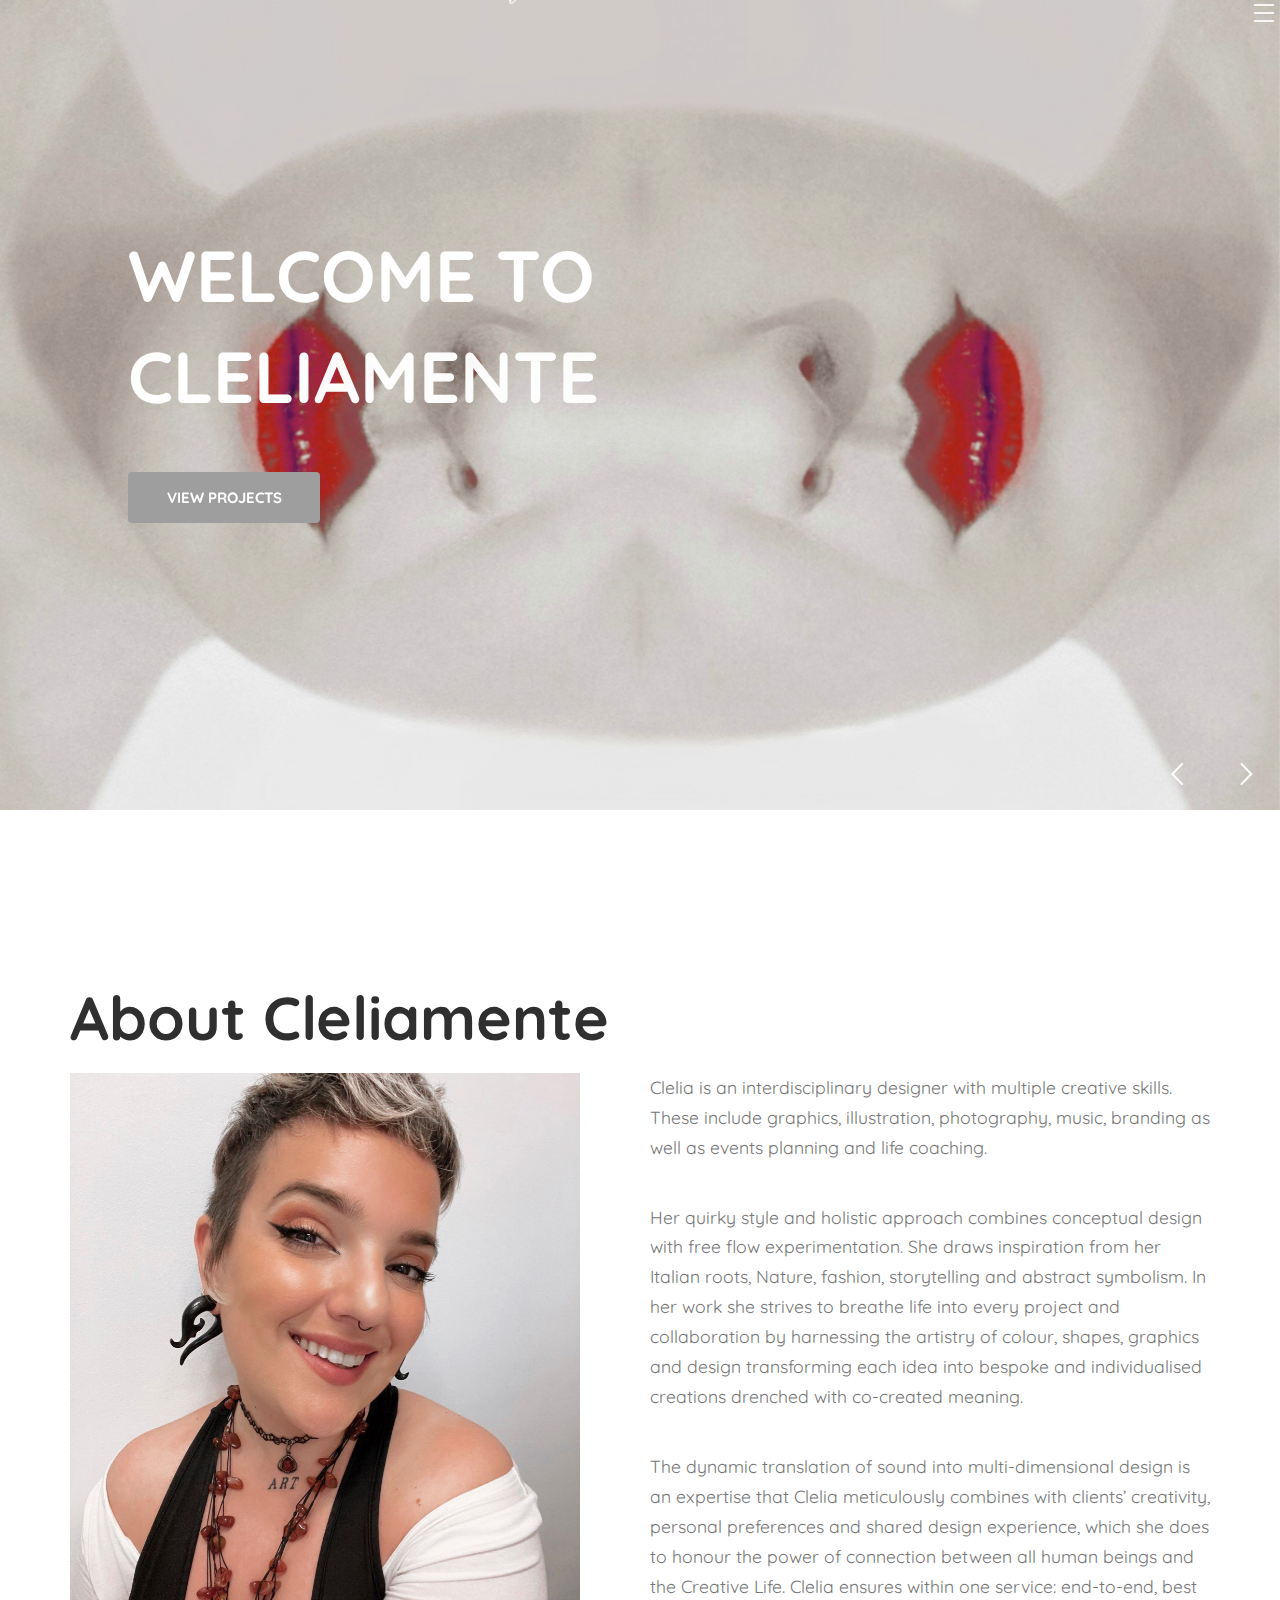
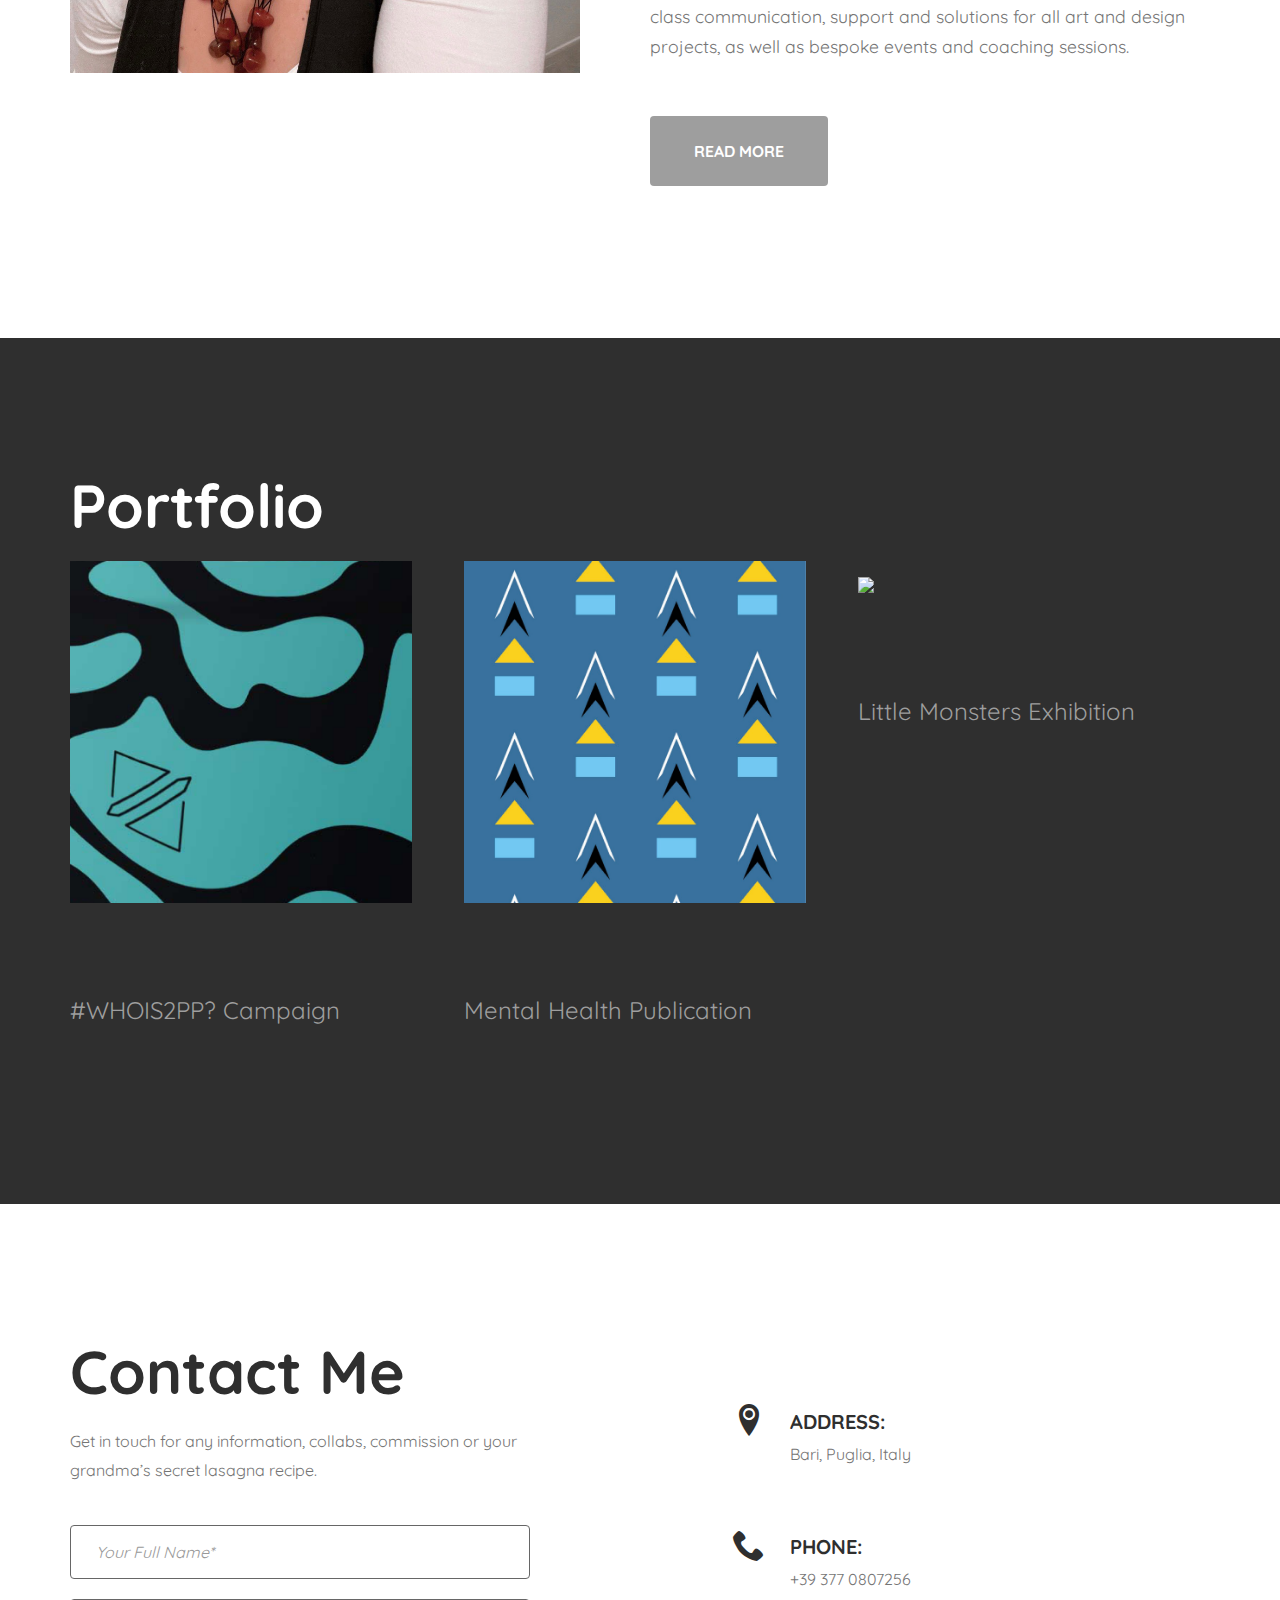
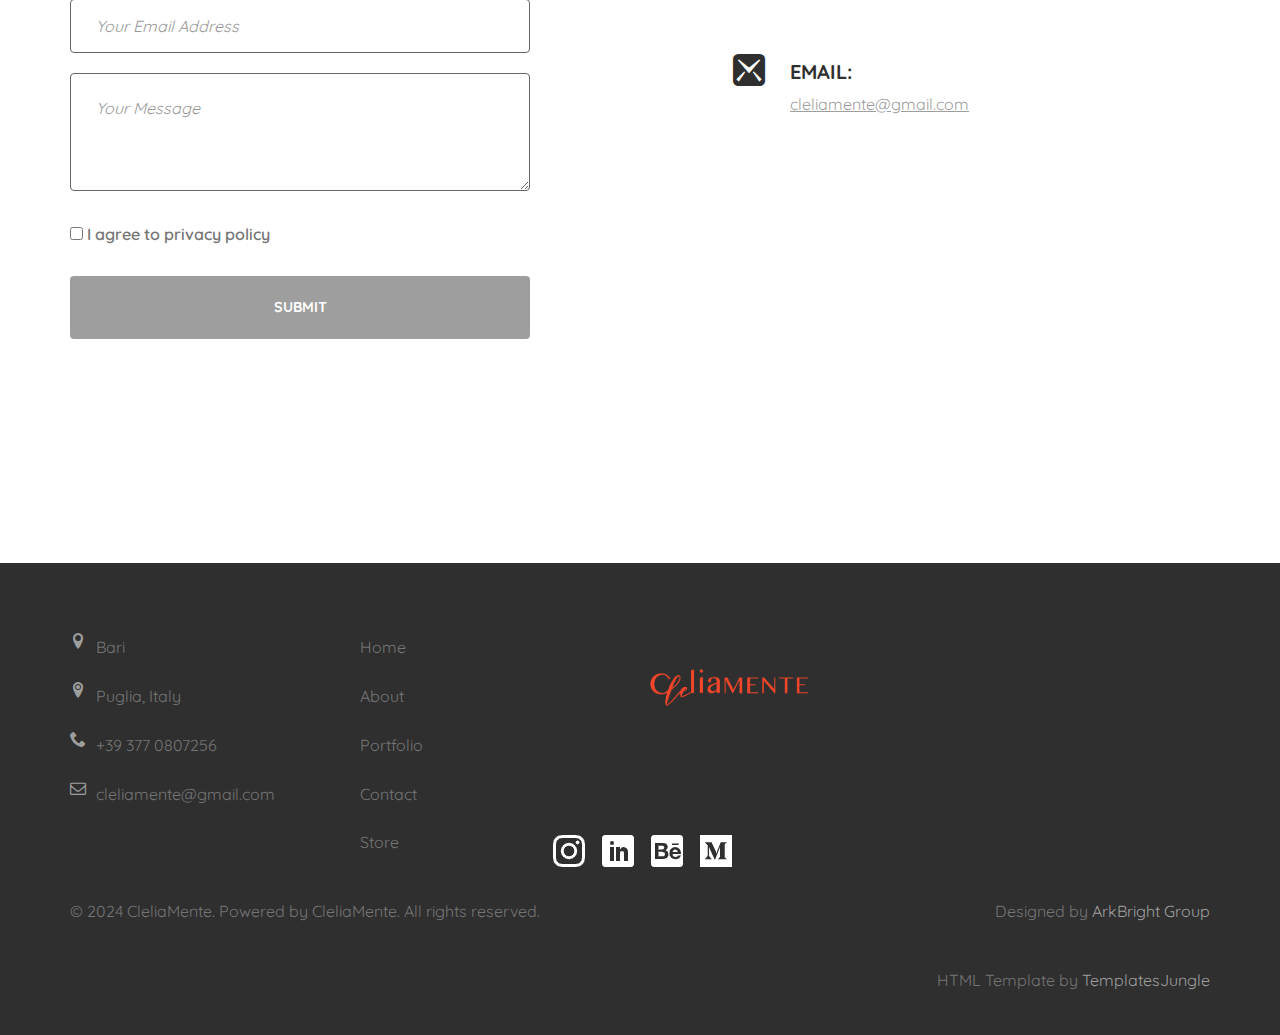
==== commit a6ced549: "final updates before deployment" ====
--- a/index.html
+++ b/index.html
@@ -472,7 +472,7 @@
 		<div class="row">
 			<div class="col-md-6">
 				<div class="copyright">
-					<p>© 2023  CleliaMente. Powered by CleliaMente. All rights reserved.</p>
+					<p>© 2024  CleliaMente. Powered by CleliaMente. All rights reserved.</p>
 				</div>
 			</div>
 			<div class="col-md-6">
